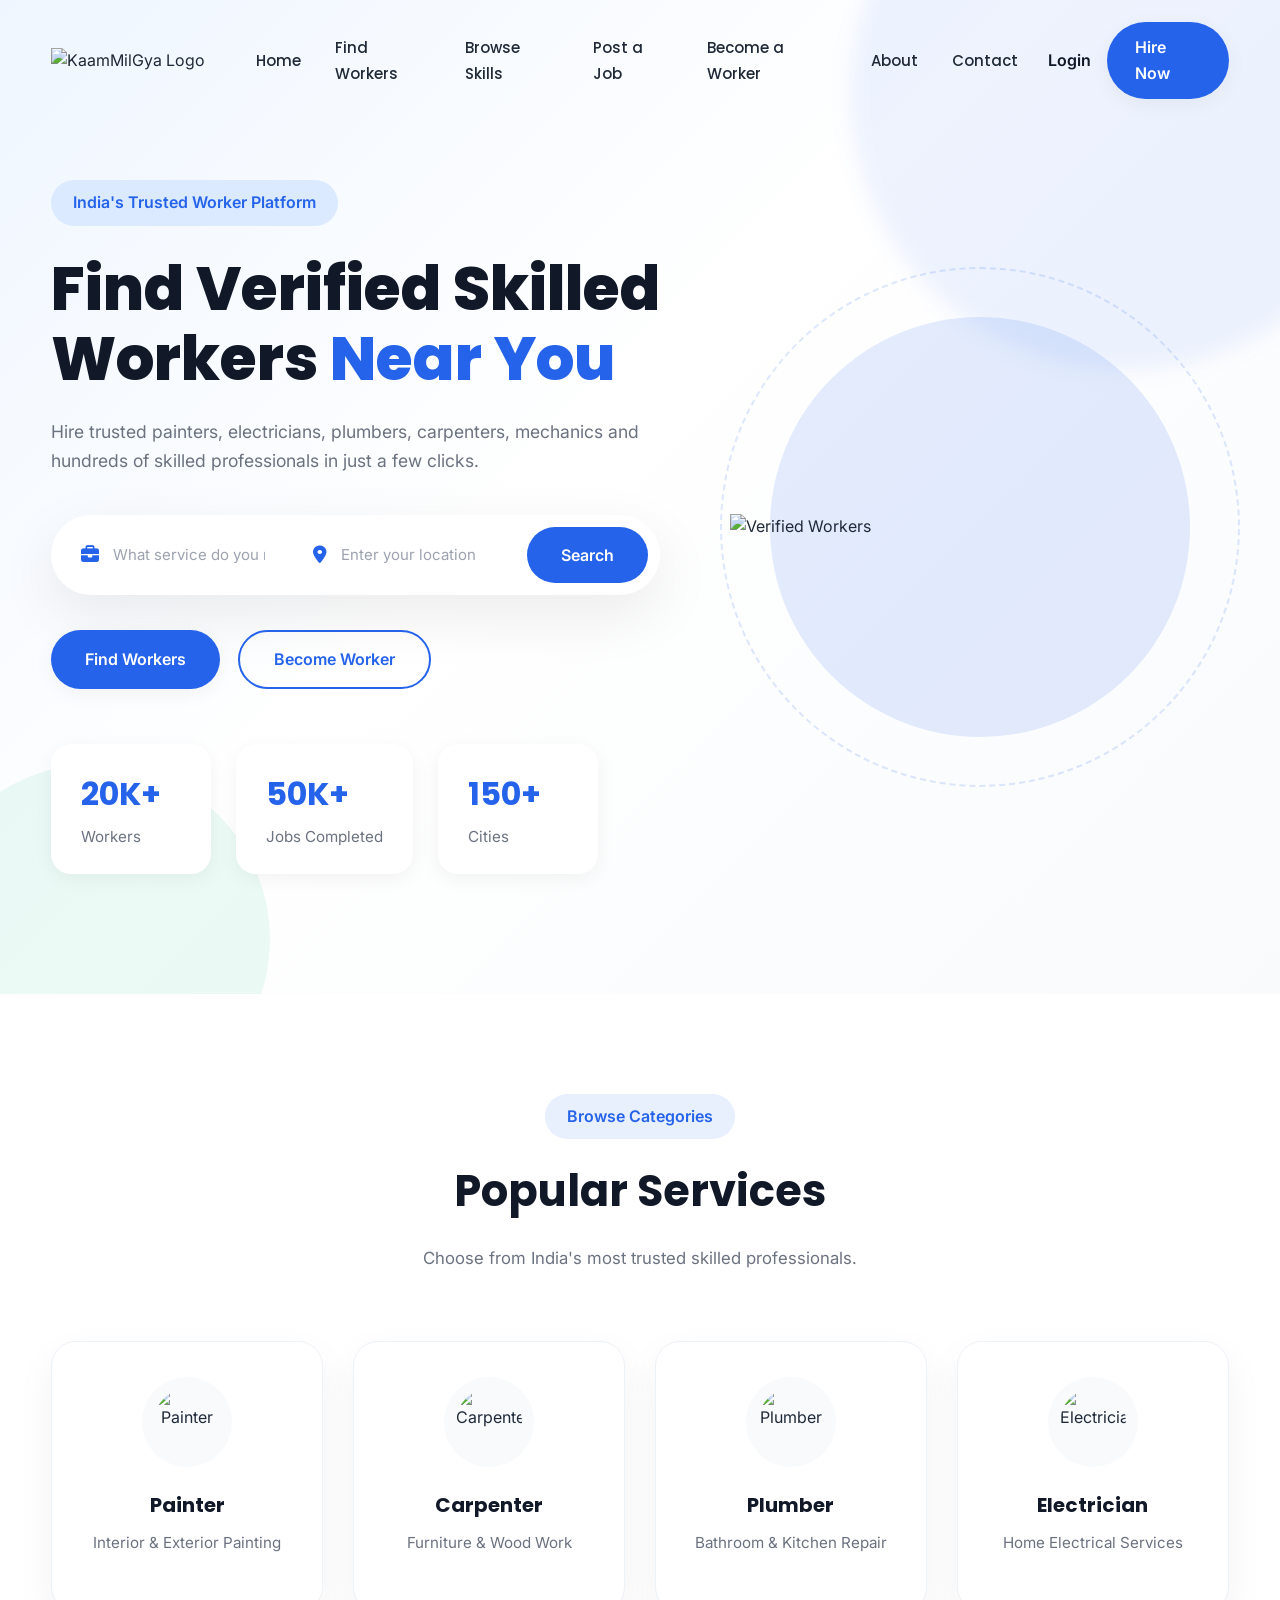
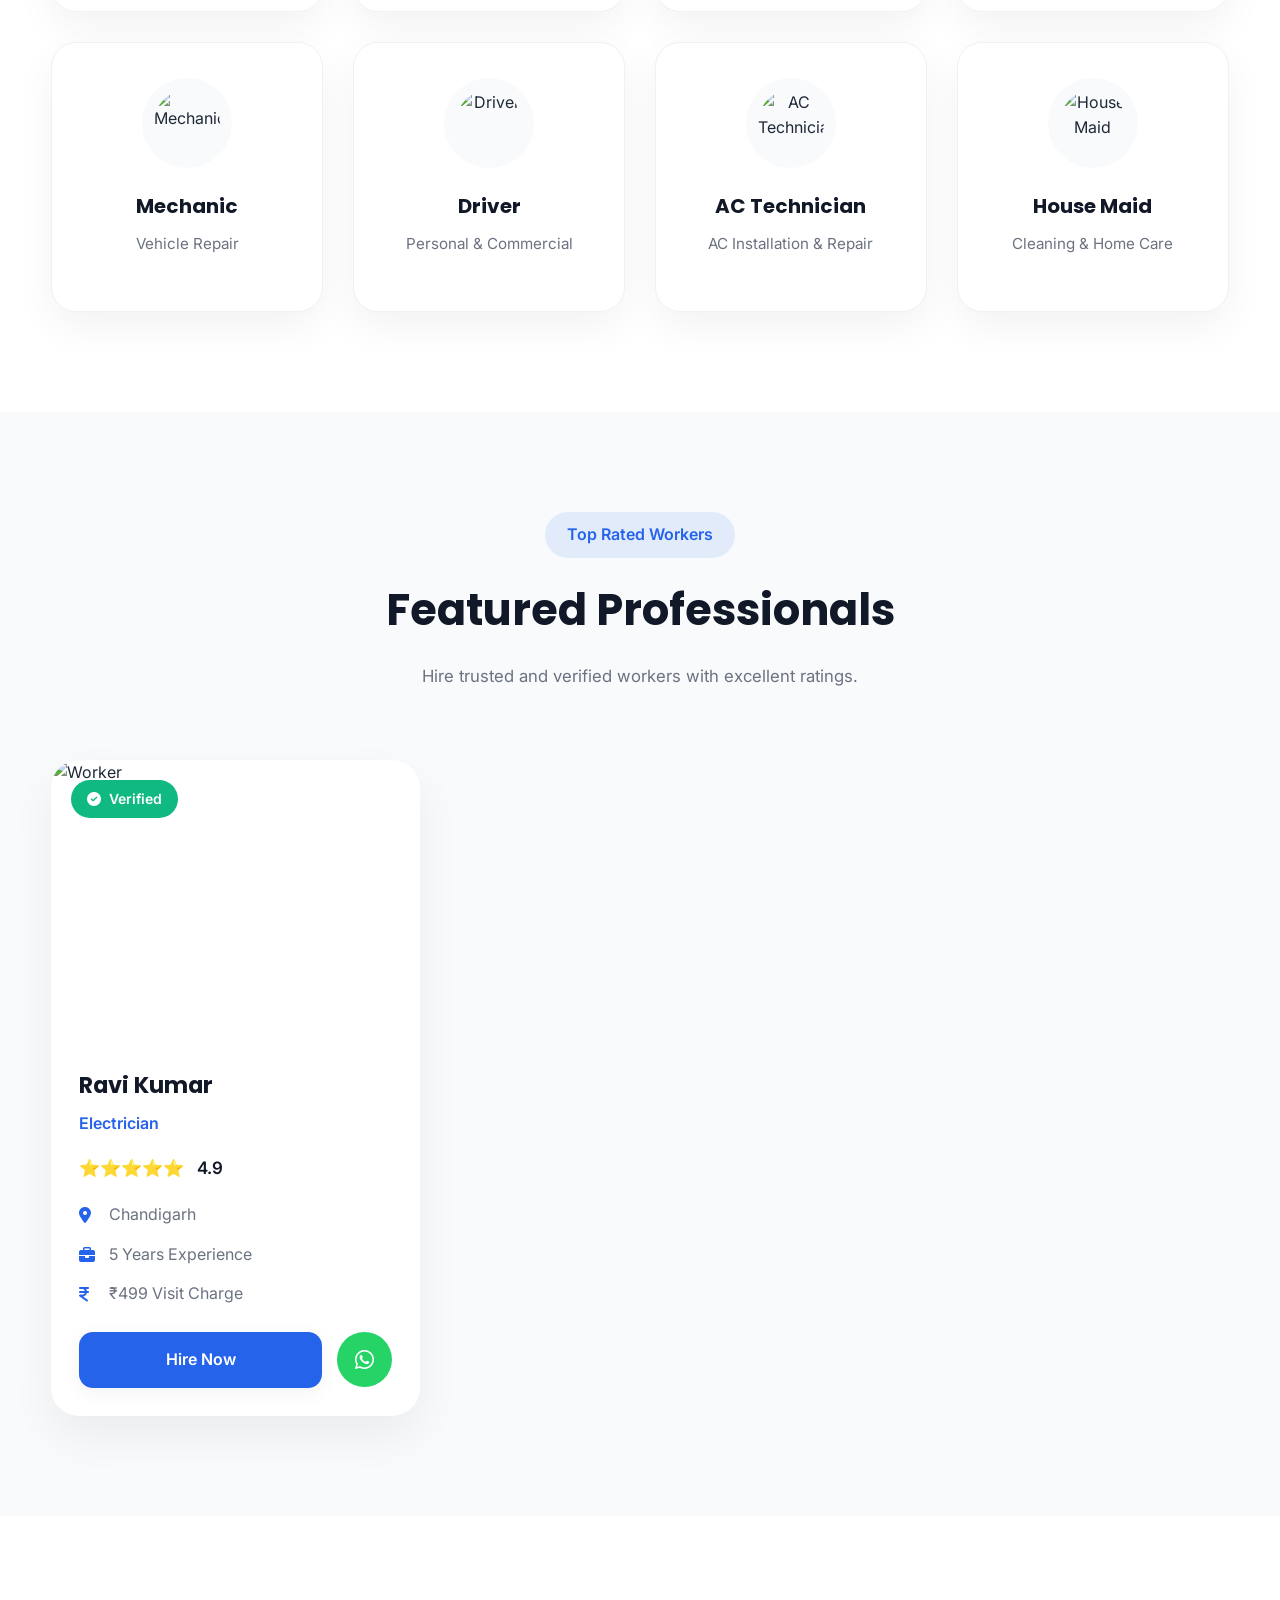
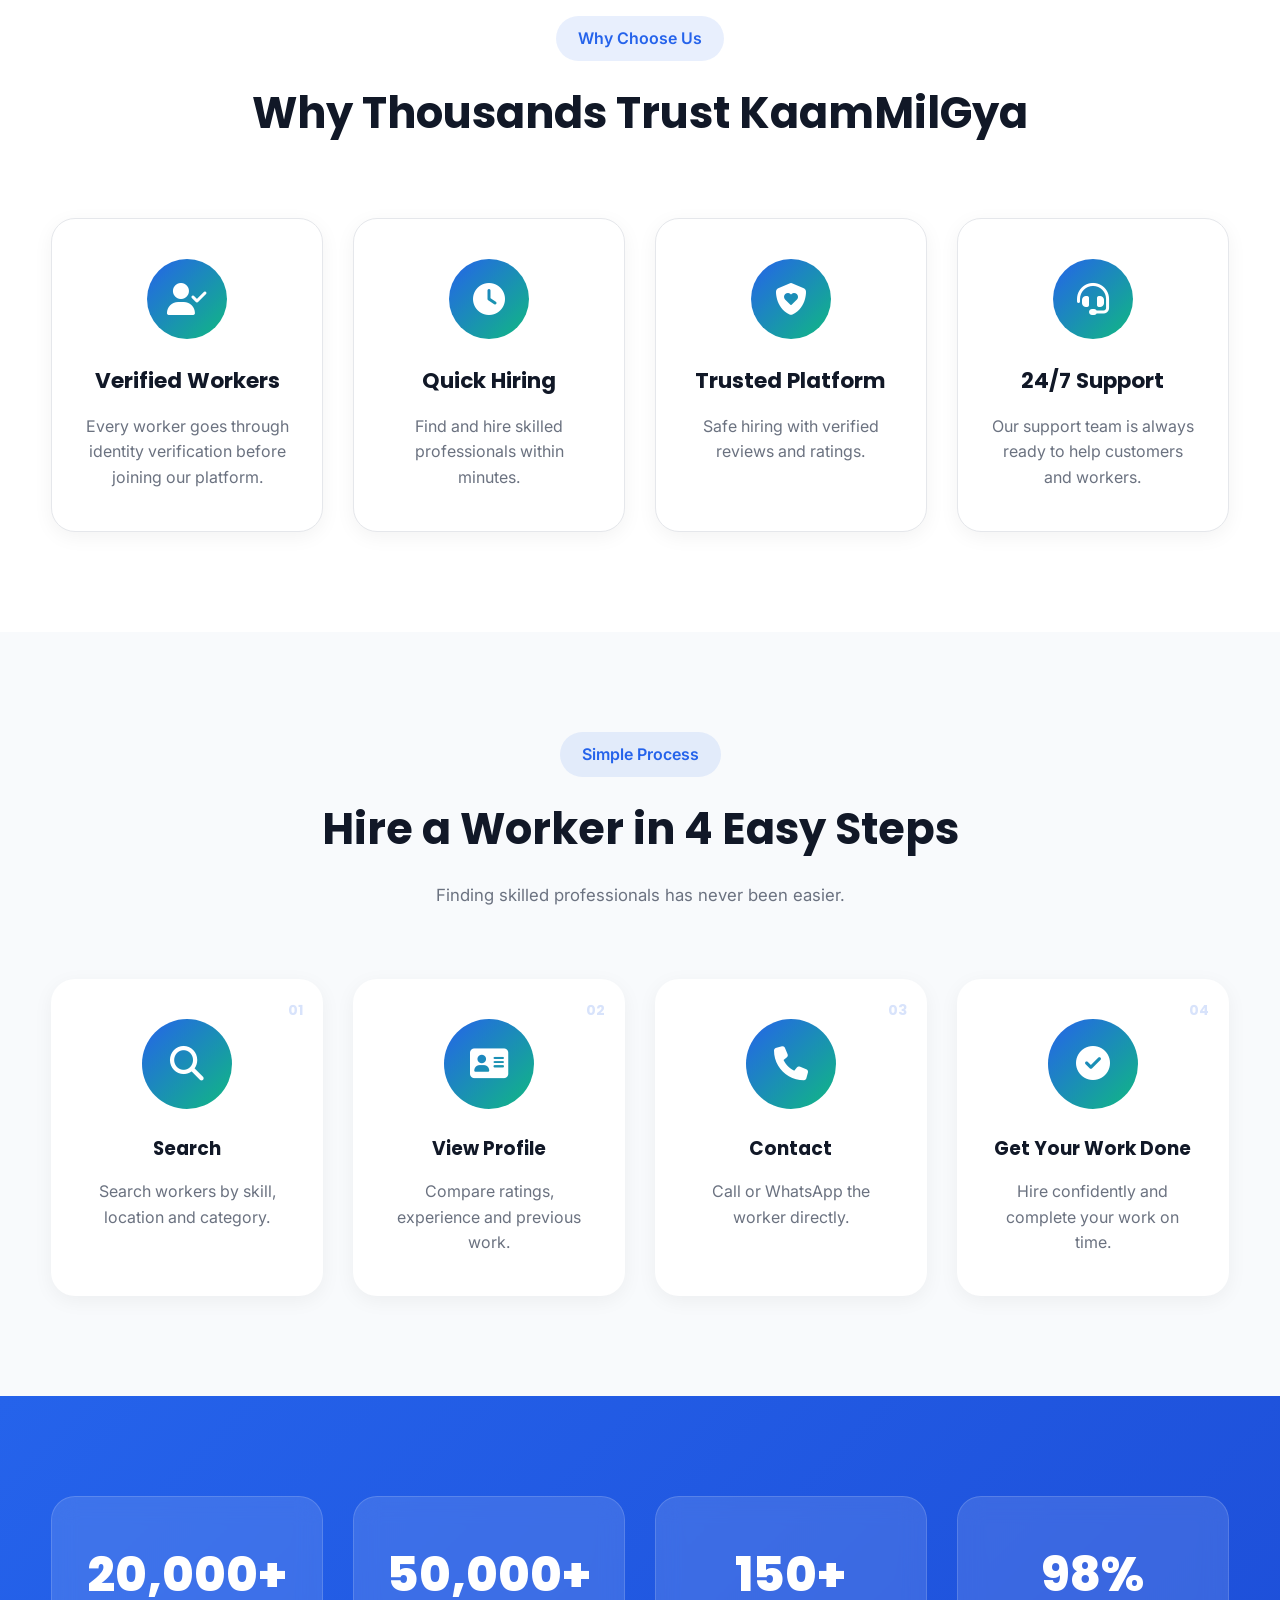
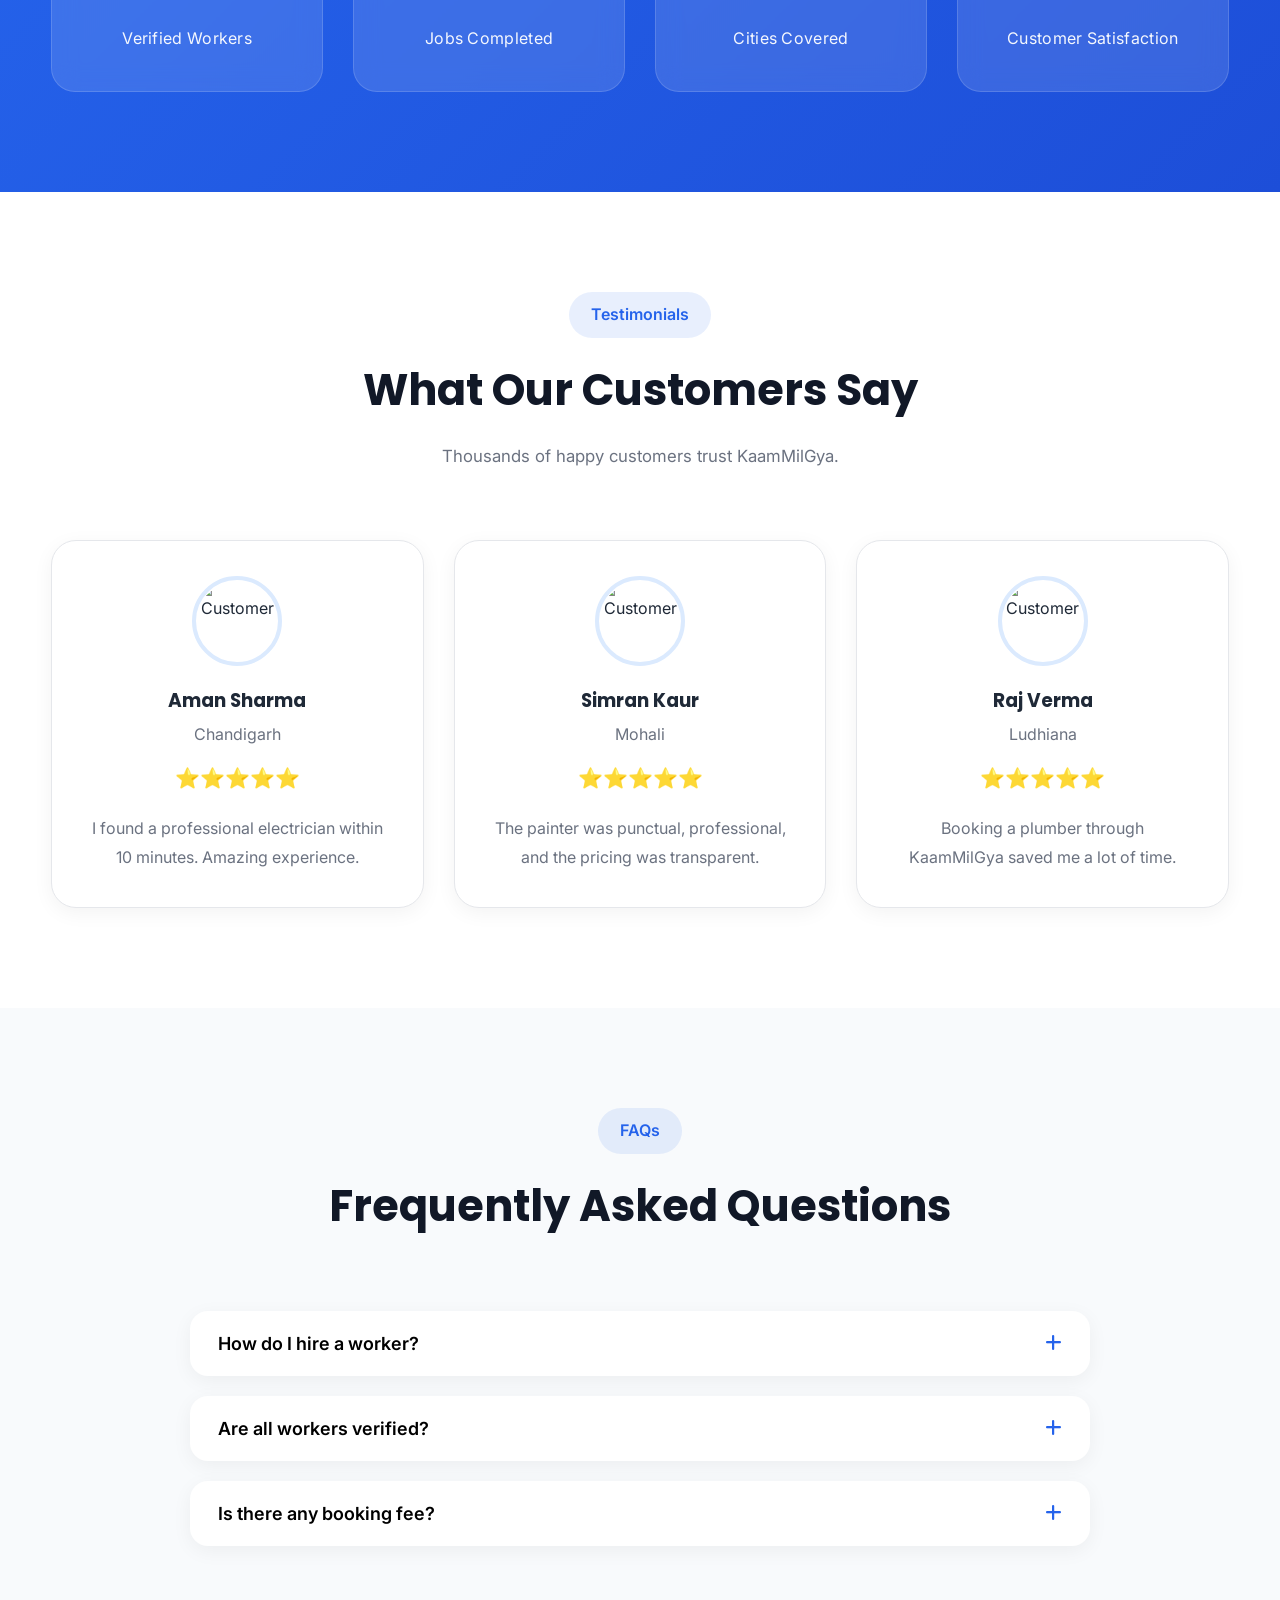
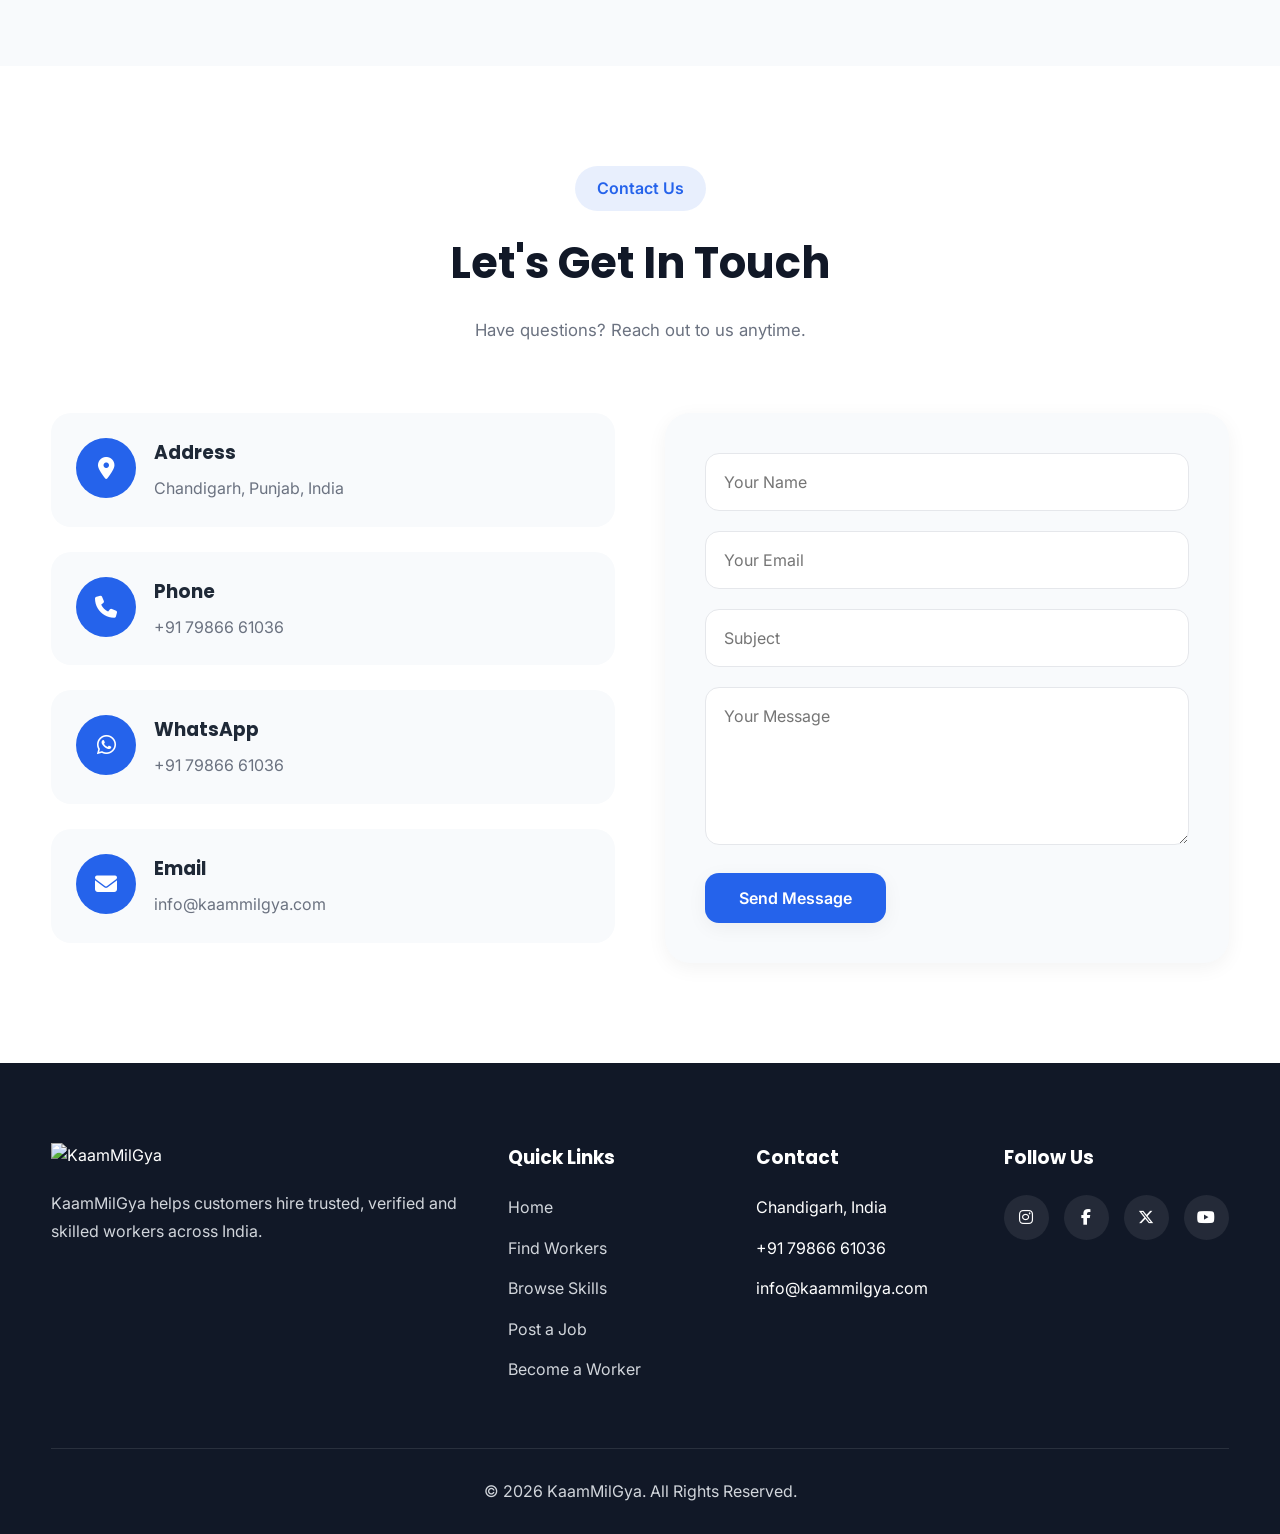
==== index.html @ cfb16293 "Add files via upload" ====
<!DOCTYPE html>
<html lang="en">

<head>

    <!-- Basic -->
    <meta charset="UTF-8">
    <meta name="viewport" content="width=device-width, initial-scale=1.0">

    <title>KaamMilGya | Find Verified Workers Near You</title>

    <meta name="description"
        content="Hire verified painters, electricians, plumbers, carpenters and other skilled workers near you with KaamMilGya.">

    <meta name="keywords"
        content="Painter, Electrician, Plumber, Carpenter, Workers, Labour, KaamMilGya">

    <meta name="author" content="KaamMilGya">

    <!-- Google Fonts -->

    <link rel="preconnect" href="https://fonts.googleapis.com">

    <link rel="preconnect" href="https://fonts.gstatic.com" crossorigin>

    <link href="https://fonts.googleapis.com/css2?family=Poppins:wght@300;400;500;600;700;800&family=Inter:wght@300;400;500;600;700&display=swap"
        rel="stylesheet">

    <!-- Font Awesome -->

    <link rel="stylesheet"
        href="https://cdnjs.cloudflare.com/ajax/libs/font-awesome/6.7.2/css/all.min.css">

    <!-- CSS -->

    <link rel="stylesheet" href="style.css">

    <link rel="stylesheet" href="responsive.css">

</head>

<body>

    <!--========================
            HEADER
    =========================-->

    <header>

        <!--========================
                NAVBAR
        =========================-->

        <nav class="navbar">

            <div class="container">

                <!-- Logo -->

                <a href="index.html" class="logo">

                    <img src="images/logo/logo.png" alt="KaamMilGya Logo">

                </a>

                <!-- Navigation -->

                <ul class="nav-menu">

                    <li><a href="#">Home</a></li>

                    <li><a href="#">Find Workers</a></li>

                    <li><a href="#">Browse Skills</a></li>

                    <li><a href="#">Post a Job</a></li>

                    <li><a href="#">Become a Worker</a></li>

                    <li><a href="#">About</a></li>

                    <li><a href="#">Contact</a></li>

                </ul>

                <!-- Right Buttons -->

                <div class="nav-buttons">

                    <a href="login.html" class="btn-login">

                        Login

                    </a>

                    <a href="#" class="btn-primary">

                        Hire Now

                    </a>

                </div>

                <!-- Mobile Menu -->

                <div class="menu-toggle">

                    <i class="fa-solid fa-bars"></i>

                </div>

            </div>

        </nav>

    </header>

    <!--========================
            HERO
    =========================-->

    <main>

        <section class="hero">

            <div class="container hero-container">

                <!-- Left -->

                <div class="hero-content">

                    <span class="hero-badge">

                        India's Trusted Worker Platform

                    </span>

                    <h1>

                        Find Verified Skilled Workers

                        <span>Near You</span>

                    </h1>

                    <p>

                        Hire trusted painters, electricians,
                        plumbers, carpenters, mechanics and
                        hundreds of skilled professionals
                        in just a few clicks.

                    </p>

                    <!-- Search Box -->

                    <div class="hero-search">

                        <div class="search-field">

                            <i class="fa-solid fa-briefcase"></i>

                            <input type="text"
                                placeholder="What service do you need?">

                        </div>

                        <div class="search-field">

                            <i class="fa-solid fa-location-dot"></i>

                            <input type="text"
                                placeholder="Enter your location">

                        </div>

                        <button>

                            Search

                        </button>

                    </div>

                    <!-- Hero Buttons -->

                    <div class="hero-buttons">

                        <a href="#" class="btn-primary">

                            Find Workers

                        </a>

                        <a href="#" class="btn-secondary">

                            Become Worker

                        </a>

                    </div>

                    <!-- Stats -->

                    <div class="hero-stats">

                        <div>

                            <h2>20K+</h2>

                            <p>Workers</p>

                        </div>

                        <div>

                            <h2>50K+</h2>

                            <p>Jobs Completed</p>

                        </div>

                        <div>

                            <h2>150+</h2>

                            <p>Cities</p>

                        </div>

                    </div>

                </div>

                <!-- Right -->

                <div class="hero-image">

                    <img src="images/hero/hero-image.png"
                        alt="Verified Workers">

                </div>

            </div>

        </section>

    </main>
        <!--=========================================
                POPULAR SKILLS
    ==========================================-->

    <section class="popular-skills" id="skills">

        <div class="container">

            <div class="section-header">

                <span class="section-tag">
                    Browse Categories
                </span>

                <h2>
                    Popular Services
                </h2>

                <p>
                    Choose from India's most trusted skilled professionals.
                </p>

            </div>

            <div class="skills-grid">

                <div class="skill-card">

                    <img src="images/skills/painter.png" alt="Painter">

                    <h3>Painter</h3>

                    <p>Interior & Exterior Painting</p>

                </div>

                <div class="skill-card">

                    <img src="images/skills/carpenter.png" alt="Carpenter">

                    <h3>Carpenter</h3>

                    <p>Furniture & Wood Work</p>

                </div>

                <div class="skill-card">

                    <img src="images/skills/plumber.png" alt="Plumber">

                    <h3>Plumber</h3>

                    <p>Bathroom & Kitchen Repair</p>

                </div>

                <div class="skill-card">

                    <img src="images/skills/electrician.png" alt="Electrician">

                    <h3>Electrician</h3>

                    <p>Home Electrical Services</p>

                </div>

                <div class="skill-card">

                    <img src="images/skills/mechanic.png" alt="Mechanic">

                    <h3>Mechanic</h3>

                    <p>Vehicle Repair</p>

                </div>

                <div class="skill-card">

                    <img src="images/skills/driver.png" alt="Driver">

                    <h3>Driver</h3>

                    <p>Personal & Commercial</p>

                </div>

                <div class="skill-card">

                    <img src="images/skills/ac.png" alt="AC Technician">

                    <h3>AC Technician</h3>

                    <p>AC Installation & Repair</p>

                </div>

                <div class="skill-card">

                    <img src="images/skills/maid.png" alt="House Maid">

                    <h3>House Maid</h3>

                    <p>Cleaning & Home Care</p>

                </div>

            </div>

        </div>

    </section>

    <!--=========================================
                FEATURED WORKERS
    ==========================================-->

    <section class="featured-workers" id="workers">

        <div class="container">

            <div class="section-header">

                <span class="section-tag">
                    Top Rated Workers
                </span>

                <h2>
                    Featured Professionals
                </h2>

                <p>
                    Hire trusted and verified workers with excellent ratings.
                </p>

            </div>

            <div class="workers-grid">

                <!-- Worker Card -->

                <div class="worker-card">

                    <div class="worker-image">

                        <img src="images/workers/worker-1.jpg" alt="Worker">

                        <span class="verified">

                            <i class="fa-solid fa-circle-check"></i>

                            Verified

                        </span>

                    </div>

                    <div class="worker-content">

                        <h3>Ravi Kumar</h3>

                        <span class="profession">

                            Electrician

                        </span>

                        <div class="rating">

                            ⭐⭐⭐⭐⭐

                            <span>4.9</span>

                        </div>

                        <ul>

                            <li>

                                <i class="fa-solid fa-location-dot"></i>

                                Chandigarh

                            </li>

                            <li>

                                <i class="fa-solid fa-briefcase"></i>

                                5 Years Experience

                            </li>

                            <li>

                                <i class="fa-solid fa-indian-rupee-sign"></i>

                                ₹499 Visit Charge

                            </li>

                        </ul>

                        <div class="worker-buttons">

                            <a href="#" class="btn-primary">

                                Hire Now

                            </a>

                            <a href="#" class="btn-whatsapp">

                                <i class="fab fa-whatsapp"></i>

                            </a>

                        </div>

                    </div>

                </div>

                <!-- Duplicate this card later dynamically -->

            </div>

        </div>

    </section>

    <!--=========================================
                WHY CHOOSE US
    ==========================================-->

    <section class="why-us">

        <div class="container">

            <div class="section-header">

                <span class="section-tag">

                    Why Choose Us

                </span>

                <h2>

                    Why Thousands Trust KaamMilGya

                </h2>

            </div>

            <div class="why-grid">

                <div class="why-card">

                    <i class="fa-solid fa-user-check"></i>

                    <h3>

                        Verified Workers

                    </h3>

                    <p>

                        Every worker goes through identity verification before joining our platform.

                    </p>

                </div>

                <div class="why-card">

                    <i class="fa-solid fa-clock"></i>

                    <h3>

                        Quick Hiring

                    </h3>

                    <p>

                        Find and hire skilled professionals within minutes.

                    </p>

                </div>

                <div class="why-card">

                    <i class="fa-solid fa-shield-heart"></i>

                    <h3>

                        Trusted Platform

                    </h3>

                    <p>

                        Safe hiring with verified reviews and ratings.

                    </p>

                </div>

                <div class="why-card">

                    <i class="fa-solid fa-headset"></i>

                    <h3>

                        24/7 Support

                    </h3>

                    <p>

                        Our support team is always ready to help customers and workers.

                    </p>

                </div>

            </div>

        </div>

    </section>

        <!--=========================================
                HOW IT WORKS
    ==========================================-->

    <section class="how-it-works" id="how-it-works">

        <div class="container">

            <div class="section-header">

                <span class="section-tag">
                    Simple Process
                </span>

                <h2>
                    Hire a Worker in 4 Easy Steps
                </h2>

                <p>
                    Finding skilled professionals has never been easier.
                </p>

            </div>

            <div class="steps-grid">

                <div class="step-card">

                    <div class="step-number">
                        01
                    </div>

                    <i class="fa-solid fa-magnifying-glass"></i>

                    <h3>
                        Search
                    </h3>

                    <p>
                        Search workers by skill, location and category.
                    </p>

                </div>

                <div class="step-card">

                    <div class="step-number">
                        02
                    </div>

                    <i class="fa-solid fa-address-card"></i>

                    <h3>
                        View Profile
                    </h3>

                    <p>
                        Compare ratings, experience and previous work.
                    </p>

                </div>

                <div class="step-card">

                    <div class="step-number">
                        03
                    </div>

                    <i class="fa-solid fa-phone"></i>

                    <h3>
                        Contact
                    </h3>

                    <p>
                        Call or WhatsApp the worker directly.
                    </p>

                </div>

                <div class="step-card">

                    <div class="step-number">
                        04
                    </div>

                    <i class="fa-solid fa-circle-check"></i>

                    <h3>
                        Get Your Work Done
                    </h3>

                    <p>
                        Hire confidently and complete your work on time.
                    </p>

                </div>

            </div>

        </div>

    </section>

    <!--=========================================
                    STATISTICS
    ==========================================-->

    <section class="statistics">

        <div class="container">

            <div class="stats-grid">

                <div class="stat-card">

                    <h2>20,000+</h2>

                    <p>Verified Workers</p>

                </div>

                <div class="stat-card">

                    <h2>50,000+</h2>

                    <p>Jobs Completed</p>

                </div>

                <div class="stat-card">

                    <h2>150+</h2>

                    <p>Cities Covered</p>

                </div>

                <div class="stat-card">

                    <h2>98%</h2>

                    <p>Customer Satisfaction</p>

                </div>

            </div>

        </div>

    </section>

    <!--=========================================
                TESTIMONIALS
    ==========================================-->

    <section class="testimonials">

        <div class="container">

            <div class="section-header">

                <span class="section-tag">
                    Testimonials
                </span>

                <h2>
                    What Our Customers Say
                </h2>

                <p>
                    Thousands of happy customers trust KaamMilGya.
                </p>

            </div>

            <div class="testimonial-grid">

                <div class="testimonial-card">

                    <img src="images/testimonials/user1.jpg" alt="Customer">

                    <h3>
                        Aman Sharma
                    </h3>

                    <span>
                        Chandigarh
                    </span>

                    <div class="stars">

                        ⭐⭐⭐⭐⭐

                    </div>

                    <p>

                        I found a professional electrician within
                        10 minutes. Amazing experience.

                    </p>

                </div>

                <div class="testimonial-card">

                    <img src="images/testimonials/user2.jpg" alt="Customer">

                    <h3>
                        Simran Kaur
                    </h3>

                    <span>
                        Mohali
                    </span>

                    <div class="stars">

                        ⭐⭐⭐⭐⭐

                    </div>

                    <p>

                        The painter was punctual, professional,
                        and the pricing was transparent.

                    </p>

                </div>

                <div class="testimonial-card">

                    <img src="images/testimonials/user3.jpg" alt="Customer">

                    <h3>
                        Raj Verma
                    </h3>

                    <span>
                        Ludhiana
                    </span>

                    <div class="stars">

                        ⭐⭐⭐⭐⭐

                    </div>

                    <p>

                        Booking a plumber through KaamMilGya
                        saved me a lot of time.

                    </p>

                </div>

            </div>

        </div>

    </section>

    <!--=========================================
                    FAQ
    ==========================================-->

    <section class="faq" id="faq">

        <div class="container">

            <div class="section-header">

                <span class="section-tag">

                    FAQs

                </span>

                <h2>

                    Frequently Asked Questions

                </h2>

            </div>

            <div class="faq-container">

                <div class="faq-item">

                    <button class="faq-question">

                        How do I hire a worker?

                        <i class="fa-solid fa-plus"></i>

                    </button>

                    <div class="faq-answer">

                        <p>

                            Search for the required service,
                            choose a verified worker,
                            and contact them directly via
                            Call or WhatsApp.

                        </p>

                    </div>

                </div>

                <div class="faq-item">

                    <button class="faq-question">

                        Are all workers verified?

                        <i class="fa-solid fa-plus"></i>

                    </button>

                    <div class="faq-answer">

                        <p>

                            Yes. Every worker completes our
                            verification process before
                            appearing on the platform.

                        </p>

                    </div>

                </div>

                <div class="faq-item">

                    <button class="faq-question">

                        Is there any booking fee?

                        <i class="fa-solid fa-plus"></i>

                    </button>

                    <div class="faq-answer">

                        <p>

                            No. Customers can contact workers
                            directly without paying any booking fee.

                        </p>

                    </div>

                </div>

            </div>

        </div>

    </section>

        <!--=========================================
                    CONTACT
    ==========================================-->

    <section class="contact" id="contact">

        <div class="container">

            <div class="section-header">

                <span class="section-tag">
                    Contact Us
                </span>

                <h2>
                    Let's Get In Touch
                </h2>

                <p>
                    Have questions? Reach out to us anytime.
                </p>

            </div>

            <div class="contact-wrapper">

                <!-- Contact Information -->

                <div class="contact-info">

                    <div class="contact-card">

                        <i class="fa-solid fa-location-dot"></i>

                        <div>

                            <h3>Address</h3>

                            <p>
                                Chandigarh, Punjab, India
                            </p>

                        </div>

                    </div>

                    <div class="contact-card">

                        <i class="fa-solid fa-phone"></i>

                        <div>

                            <h3>Phone</h3>

                            <p>
                                +91 79866 61036
                            </p>

                        </div>

                    </div>

                    <div class="contact-card">

                        <i class="fa-brands fa-whatsapp"></i>

                        <div>

                            <h3>WhatsApp</h3>

                            <p>
                                +91 79866 61036
                            </p>

                        </div>

                    </div>

                    <div class="contact-card">

                        <i class="fa-solid fa-envelope"></i>

                        <div>

                            <h3>Email</h3>

                            <p>
                                info@kaammilgya.com
                            </p>

                        </div>

                    </div>

                </div>

                <!-- Contact Form -->

                <div class="contact-form">

                    <form>

                        <div class="form-group">

                            <input
                                type="text"
                                placeholder="Your Name"
                                required>

                        </div>

                        <div class="form-group">

                            <input
                                type="email"
                                placeholder="Your Email"
                                required>

                        </div>

                        <div class="form-group">

                            <input
                                type="text"
                                placeholder="Subject">

                        </div>

                        <div class="form-group">

                            <textarea
                                rows="6"
                                placeholder="Your Message"></textarea>

                        </div>

                        <button
                            type="submit"
                            class="btn-primary">

                            Send Message

                        </button>

                    </form>

                </div>

            </div>

        </div>

    </section>

    <!--=========================================
                    FOOTER
    ==========================================-->

    <footer class="footer">

        <div class="container">

            <div class="footer-grid">

                <!-- About -->

                <div class="footer-column">

                    <img
                        src="images/logo/logo.png"
                        class="footer-logo"
                        alt="KaamMilGya">

                    <p>

                        KaamMilGya helps customers hire trusted,
                        verified and skilled workers across India.

                    </p>

                </div>

                <!-- Quick Links -->

                <div class="footer-column">

                    <h3>

                        Quick Links

                    </h3>

                    <ul>

                        <li><a href="#">Home</a></li>

                        <li><a href="#">Find Workers</a></li>

                        <li><a href="#">Browse Skills</a></li>

                        <li><a href="#">Post a Job</a></li>

                        <li><a href="#">Become a Worker</a></li>

                    </ul>

                </div>

                <!-- Contact -->

                <div class="footer-column">

                    <h3>

                        Contact

                    </h3>

                    <ul>

                        <li>

                            Chandigarh, India

                        </li>

                        <li>

                            +91 79866 61036

                        </li>

                        <li>

                            info@kaammilgya.com

                        </li>

                    </ul>

                </div>

                <!-- Social -->

                <div class="footer-column">

                    <h3>

                        Follow Us

                    </h3>

                    <div class="social-links">

                        <a href="#">

                            <i class="fab fa-instagram"></i>

                        </a>

                        <a href="#">

                            <i class="fab fa-facebook-f"></i>

                        </a>

                        <a href="#">

                            <i class="fab fa-x-twitter"></i>

                        </a>

                        <a href="#">

                            <i class="fab fa-youtube"></i>

                        </a>

                    </div>

                </div>

            </div>

            <div class="footer-bottom">

                <p>

                    © 2026 KaamMilGya. All Rights Reserved.

                </p>

            </div>

        </div>

    </footer>

    <!--=========================================
                BACK TO TOP
    ==========================================-->

    <button
        id="backToTop"
        aria-label="Back to Top">

        <i class="fa-solid fa-arrow-up"></i>

    </button>

    <!--=========================================
                JAVASCRIPT
    ==========================================-->

    <script src="js/script.js"></script>

</body>

</html>
---- style.css ----
/*==========================================================
  KAAMMILGYA.COM
  Main Stylesheet
  Version : 1.0
==========================================================*/

/*==========================================================
    GOOGLE FONTS
==========================================================*/

@import url('https://fonts.googleapis.com/css2?family=Inter:wght@300;400;500;600;700&family=Poppins:wght@400;500;600;700;800&display=swap');

/*==========================================================
    RESET
==========================================================*/

*,
*::before,
*::after{
    margin:0;
    padding:0;
    box-sizing:border-box;
}

html{
    scroll-behavior:smooth;
}

body{
    font-family:'Inter',sans-serif;
    background:#f8fafc;
    color:#1f2937;
    overflow-x:hidden;
    line-height:1.6;
}

/*==========================================================
    VARIABLES
==========================================================*/

:root{

    /* Colors */

    --primary:#2563eb;
    --primary-dark:#1d4ed8;

    --secondary:#10b981;

    --accent:#f59e0b;

    --white:#ffffff;

    --dark:#111827;

    --gray:#6b7280;

    --light:#f8fafc;

    --border:#e5e7eb;

    /* Radius */

    --radius-sm:8px;
    --radius-md:14px;
    --radius-lg:24px;
    --radius-xl:40px;

    /* Shadow */

    --shadow-sm:0 5px 20px rgba(0,0,0,.05);

    --shadow-md:0 15px 40px rgba(0,0,0,.08);

    --shadow-lg:0 25px 60px rgba(0,0,0,.12);

    /* Transition */

    --transition:.35s ease;

}

/*==========================================================
    COMMON
==========================================================*/

img{
    max-width:100%;
    display:block;
}

a{
    text-decoration:none;
    color:inherit;
}

ul{
    list-style:none;
}

button{
    border:none;
    outline:none;
    cursor:pointer;
    font-family:inherit;
}

input,
textarea{
    outline:none;
    border:none;
    font-family:inherit;
}

/*==========================================================
    CONTAINER
==========================================================*/

.container{

    width:min(1200px,90%);

    margin:auto;

}

/*==========================================================
    SECTIONS
==========================================================*/

section{

    padding:100px 0;

}

.section-header{

    text-align:center;

    margin-bottom:70px;

}

.section-tag{

    display:inline-block;

    background:rgba(37,99,235,.1);

    color:var(--primary);

    padding:10px 22px;

    border-radius:100px;

    font-weight:600;

    margin-bottom:18px;

}

.section-header h2{

    font-family:'Poppins',sans-serif;

    font-size:2.7rem;

    color:var(--dark);

    margin-bottom:18px;

}

.section-header p{

    max-width:650px;

    margin:auto;

    color:var(--gray);

    font-size:1.05rem;

}

/*==========================================================
    BUTTONS
==========================================================*/

.btn-primary{

    display:inline-flex;

    align-items:center;

    justify-content:center;

    gap:10px;

    padding:15px 34px;

    background:var(--primary);

    color:#fff;

    border-radius:var(--radius-md);

    font-weight:600;

    transition:var(--transition);

    box-shadow:var(--shadow-sm);

}

.btn-primary:hover{

    background:var(--primary-dark);

    transform:translateY(-4px);

}

.btn-secondary{

    display:inline-flex;

    align-items:center;

    justify-content:center;

    gap:10px;

    padding:15px 34px;

    border:2px solid var(--primary);

    color:var(--primary);

    border-radius:var(--radius-md);

    font-weight:600;

    transition:var(--transition);

}

.btn-secondary:hover{

    background:var(--primary);

    color:#fff;

}

.btn-login{

    color:var(--dark);

    font-weight:600;

    transition:var(--transition);

}

.btn-login:hover{

    color:var(--primary);

}

/*==========================================================
    SCROLLBAR
==========================================================*/

::-webkit-scrollbar{

    width:10px;

}

::-webkit-scrollbar-track{

    background:#edf2f7;

}

::-webkit-scrollbar-thumb{

    background:var(--primary);

    border-radius:20px;

}

::-webkit-scrollbar-thumb:hover{

    background:var(--primary-dark);

}

/*==========================================================
    TEXT SELECTION
==========================================================*/

::selection{

    background:var(--primary);

    color:#fff;

}

/*==========================================================
    UTILITIES
==========================================================*/

.text-center{

    text-align:center;

}

.shadow{

    box-shadow:var(--shadow-md);

}

.rounded{

    border-radius:var(--radius-lg);

}

.bg-light{

    background:var(--light);

}
/*==========================================================
    HEADER
==========================================================*/

header{
    width:100%;
    position:absolute;
    top:0;
    left:0;
    z-index:1000;
}

/*==========================================================
    NAVBAR
==========================================================*/

.navbar{
    width:100%;
    padding:22px 0;
    transition:all .35s ease;
}

.navbar .container{

    display:flex;
    align-items:center;
    justify-content:space-between;
    gap:30px;

}

/*==========================================================
    STICKY NAVBAR
==========================================================*/

.navbar.sticky{

    position:fixed;
    top:0;
    left:0;

    width:100%;

    background:rgba(255,255,255,.90);

    backdrop-filter:blur(16px);

    -webkit-backdrop-filter:blur(16px);

    box-shadow:0 10px 40px rgba(0,0,0,.08);

    padding:16px 0;

    animation:slideDown .35s ease;

}

@keyframes slideDown{

    from{

        transform:translateY(-100%);

    }

    to{

        transform:translateY(0);

    }

}

/*==========================================================
    LOGO
==========================================================*/

.logo{

    display:flex;

    align-items:center;

}

.logo img{

    width:175px;

    transition:.3s ease;

}

.logo img:hover{

    transform:scale(1.04);

}

/*==========================================================
    NAV MENU
==========================================================*/

.nav-menu{

    display:flex;

    align-items:center;

    gap:34px;

}

.nav-menu li{

    position:relative;

}

.nav-menu a{

    font-family:'Poppins',sans-serif;

    font-size:15px;

    font-weight:500;

    color:#1f2937;

    transition:.3s ease;

}

/* Hover */

.nav-menu a:hover{

    color:var(--primary);

}

/* Underline Animation */

.nav-menu a::after{

    content:"";

    position:absolute;

    left:0;

    bottom:-8px;

    width:0;

    height:2px;

    background:var(--primary);

    transition:.35s ease;

}

.nav-menu a:hover::after{

    width:100%;

}

/*==========================================================
    RIGHT BUTTONS
==========================================================*/

.nav-buttons{

    display:flex;

    align-items:center;

    gap:16px;

}

.nav-buttons .btn-primary{

    padding:13px 28px;

    border-radius:50px;

}

/*==========================================================
    MOBILE MENU BUTTON
==========================================================*/

.menu-toggle{

    width:50px;

    height:50px;

    display:none;

    align-items:center;

    justify-content:center;

    border-radius:50%;

    background:#fff;

    box-shadow:var(--shadow-sm);

    cursor:pointer;

    transition:.3s ease;

}

.menu-toggle:hover{

    background:var(--primary);

    color:#fff;

}

.menu-toggle i{

    font-size:22px;

}

/*==========================================================
    ACTIVE LINK
==========================================================*/

.nav-menu .active{

    color:var(--primary);

    font-weight:600;

}

.nav-menu .active::after{

    width:100%;

}

/*==========================================================
    NAVBAR BUTTON HOVER
==========================================================*/

.btn-login{

    padding:12px 0;

}

.btn-login:hover{

    transform:translateY(-2px);

}

/*==========================================================
    GLASS EFFECT
==========================================================*/

.navbar.sticky::before{

    content:"";

    position:absolute;

    inset:0;

    background:linear-gradient(

        90deg,

        rgba(255,255,255,.45),

        rgba(255,255,255,.15)

    );

    z-index:-1;

}

/*==========================================================
    HERO SECTION
==========================================================*/

.hero{

    position:relative;

    overflow:hidden;

    padding:180px 0 120px;

    background:linear-gradient(
        135deg,
        #eff6ff 0%,
        #ffffff 45%,
        #f8fafc 100%
    );

}

/* Background Decoration */

.hero::before{

    content:"";

    position:absolute;

    width:550px;
    height:550px;

    border-radius:50%;

    background:rgba(37,99,235,.08);

    top:-180px;
    right:-120px;

    filter:blur(10px);

}

.hero::after{

    content:"";

    position:absolute;

    width:350px;
    height:350px;

    border-radius:50%;

    background:rgba(16,185,129,.08);

    bottom:-120px;
    left:-80px;

}

/*==========================================================
    HERO CONTAINER
==========================================================*/

.hero-container{

    display:grid;

    grid-template-columns:1.1fr .9fr;

    align-items:center;

    gap:70px;

}

/*==========================================================
    HERO LEFT
==========================================================*/

.hero-content{

    position:relative;

    z-index:2;

}

.hero-badge{

    display:inline-flex;

    align-items:center;

    padding:10px 22px;

    background:#dbeafe;

    color:var(--primary);

    border-radius:100px;

    font-weight:600;

    margin-bottom:28px;

}

.hero-content h1{

    font-family:'Poppins',sans-serif;

    font-size:4.2rem;

    font-weight:800;

    line-height:1.15;

    color:var(--dark);

    margin-bottom:25px;

}

.hero-content h1 span{

    color:var(--primary);

}

.hero-content p{

    max-width:620px;

    font-size:1.1rem;

    color:var(--gray);

    margin-bottom:40px;

}

/*==========================================================
    HERO SEARCH
==========================================================*/

.hero-search{

    background:#fff;

    border-radius:70px;

    display:flex;

    align-items:center;

    justify-content:space-between;

    padding:12px;

    gap:12px;

    box-shadow:0 20px 60px rgba(0,0,0,.08);

    margin-bottom:35px;

}

.search-field{

    flex:1;

    display:flex;

    align-items:center;

    gap:14px;

    padding:0 18px;

}

.search-field i{

    color:var(--primary);

    font-size:18px;

}

.search-field input{

    width:100%;

    background:transparent;

    font-size:15px;

    color:var(--dark);

}

.search-field input::placeholder{

    color:#9ca3af;

}

.hero-search button{

    padding:18px 34px;

    background:var(--primary);

    color:#fff;

    border-radius:50px;

    font-weight:600;

    transition:.35s;

}

.hero-search button:hover{

    background:var(--primary-dark);

    transform:translateY(-3px);

}

/*==========================================================
    HERO BUTTONS
==========================================================*/

.hero-buttons{

    display:flex;

    gap:18px;

    margin-bottom:55px;

}

.hero-buttons .btn-primary,
.hero-buttons .btn-secondary{

    border-radius:50px;

}

/*==========================================================
    HERO STATS
==========================================================*/

.hero-stats{

    display:flex;

    gap:25px;

    flex-wrap:wrap;

}

.hero-stats div{

    background:#fff;

    padding:24px 30px;

    border-radius:20px;

    box-shadow:var(--shadow-sm);

    min-width:160px;

    transition:.35s;

}

.hero-stats div:hover{

    transform:translateY(-8px);

    box-shadow:var(--shadow-md);

}

.hero-stats h2{

    font-family:'Poppins',sans-serif;

    color:var(--primary);

    font-size:2rem;

    margin-bottom:6px;

}

.hero-stats p{

    margin:0;

    font-size:.95rem;

}

/*==========================================================
    HERO RIGHT
==========================================================*/

.hero-image{

    position:relative;

    display:flex;

    justify-content:center;

    align-items:center;

}

.hero-image img{

    width:100%;

    max-width:560px;

    animation:floatImage 5s ease-in-out infinite;

    position:relative;

    z-index:2;

}

/*==========================================================
    FLOATING ANIMATION
==========================================================*/

@keyframes floatImage{

    0%{

        transform:translateY(0);

    }

    50%{

        transform:translateY(-18px);

    }

    100%{

        transform:translateY(0);

    }

}

/*==========================================================
    DECORATIVE CIRCLES
==========================================================*/

.hero-image::before{

    content:"";

    position:absolute;

    width:420px;

    height:420px;

    border-radius:50%;

    background:rgba(37,99,235,.12);

    z-index:1;

}

.hero-image::after{

    content:"";

    position:absolute;

    width:520px;

    height:520px;

    border:2px dashed rgba(37,99,235,.15);

    border-radius:50%;

    animation:rotateCircle 18s linear infinite;

}

@keyframes rotateCircle{

    from{

        transform:rotate(0deg);

    }

    to{

        transform:rotate(360deg);

    }

}

/*==========================================================
                POPULAR SKILLS
==========================================================*/

.popular-skills{

    background:#ffffff;

    position:relative;

}

.skills-grid{

    display:grid;

    grid-template-columns:repeat(4,1fr);

    gap:30px;

}

.skill-card{

    background:#ffffff;

    border-radius:25px;

    padding:35px 25px;

    text-align:center;

    border:1px solid #edf2f7;

    transition:.35s ease;

    box-shadow:0 15px 40px rgba(0,0,0,.05);

    cursor:pointer;

    position:relative;

    overflow:hidden;

}

/* Top Blue Border */

.skill-card::before{

    content:"";

    position:absolute;

    top:0;

    left:0;

    width:100%;

    height:5px;

    background:linear-gradient(
        90deg,
        var(--primary),
        var(--secondary)
    );

    transform:scaleX(0);

    transition:.35s ease;

}

.skill-card:hover::before{

    transform:scaleX(1);

}

.skill-card:hover{

    transform:translateY(-12px);

    box-shadow:0 25px 60px rgba(37,99,235,.15);

}

.skill-card img{

    width:90px;

    height:90px;

    object-fit:cover;

    border-radius:50%;

    margin:auto;

    margin-bottom:22px;

    background:#f8fafc;

    padding:12px;

}

.skill-card h3{

    font-family:'Poppins',sans-serif;

    color:var(--dark);

    font-size:1.25rem;

    margin-bottom:10px;

}

.skill-card p{

    color:var(--gray);

    font-size:.95rem;

    margin-bottom:20px;

}

.skill-card a{

    display:inline-flex;

    align-items:center;

    gap:8px;

    color:var(--primary);

    font-weight:600;

    transition:.3s ease;

}

.skill-card a:hover{

    gap:14px;

}

/*==========================================================
                FEATURED WORKERS
==========================================================*/

.featured-workers{

    background:#f8fafc;

}

.workers-grid{

    display:grid;

    grid-template-columns:repeat(3,1fr);

    gap:35px;

}

.worker-card{

    background:#ffffff;

    border-radius:28px;

    overflow:hidden;

    box-shadow:0 20px 45px rgba(0,0,0,.06);

    transition:.35s ease;

}

.worker-card:hover{

    transform:translateY(-10px);

    box-shadow:0 25px 60px rgba(0,0,0,.12);

}

/* Worker Image */

.worker-image{

    position:relative;

    height:280px;

    overflow:hidden;

}

.worker-image img{

    width:100%;

    height:100%;

    object-fit:cover;

    transition:.5s;

}

.worker-card:hover .worker-image img{

    transform:scale(1.08);

}

/* Verified Badge */

.verified{

    position:absolute;

    top:20px;

    left:20px;

    background:#10b981;

    color:#ffffff;

    padding:8px 16px;

    border-radius:50px;

    font-size:14px;

    font-weight:600;

    display:flex;

    align-items:center;

    gap:8px;

}

/* Worker Details */

.worker-content{

    padding:28px;

}

.worker-content h3{

    font-family:'Poppins',sans-serif;

    color:var(--dark);

    margin-bottom:8px;

    font-size:1.4rem;

}

.profession{

    display:inline-block;

    color:var(--primary);

    font-weight:600;

    margin-bottom:18px;

}

.rating{

    color:#f59e0b;

    font-size:17px;

    margin-bottom:20px;

}

.rating span{

    color:var(--dark);

    margin-left:8px;

    font-weight:600;

}

.worker-content ul{

    margin-bottom:25px;

}

.worker-content li{

    display:flex;

    align-items:center;

    gap:12px;

    margin-bottom:14px;

    color:var(--gray);

}

.worker-content li i{

    color:var(--primary);

    width:18px;

}

/* Buttons */

.worker-buttons{

    display:flex;

    justify-content:space-between;

    gap:15px;

}

.worker-buttons .btn-primary{

    flex:1;

    text-align:center;

}

.btn-whatsapp{

    width:55px;

    height:55px;

    background:#25d366;

    color:#ffffff;

    border-radius:50%;

    display:flex;

    align-items:center;

    justify-content:center;

    font-size:22px;

    transition:.35s;

}

.btn-whatsapp:hover{

    transform:rotate(10deg) scale(1.08);

}

/*==========================================================
                    WHY CHOOSE US
==========================================================*/

.why-us{

    background:#ffffff;

    position:relative;

}

.why-grid{

    display:grid;

    grid-template-columns:repeat(4,1fr);

    gap:30px;

}

.why-card{

    background:#ffffff;

    padding:40px 30px;

    text-align:center;

    border-radius:24px;

    border:1px solid var(--border);

    box-shadow:var(--shadow-sm);

    transition:var(--transition);

    position:relative;

    overflow:hidden;

}

.why-card::before{

    content:"";

    position:absolute;

    inset:0;

    background:linear-gradient(
        135deg,
        rgba(37,99,235,.04),
        rgba(16,185,129,.04)
    );

    opacity:0;

    transition:var(--transition);

}

.why-card:hover::before{

    opacity:1;

}

.why-card:hover{

    transform:translateY(-10px);

    box-shadow:var(--shadow-lg);

}

.why-card i{

    width:80px;

    height:80px;

    margin:0 auto 25px;

    display:flex;

    align-items:center;

    justify-content:center;

    border-radius:50%;

    background:linear-gradient(
        135deg,
        var(--primary),
        var(--secondary)
    );

    color:#fff;

    font-size:32px;

    position:relative;

    z-index:2;

}

.why-card h3{

    font-family:'Poppins',sans-serif;

    color:var(--dark);

    font-size:1.35rem;

    margin-bottom:15px;

    position:relative;

    z-index:2;

}

.why-card p{

    color:var(--gray);

    position:relative;

    z-index:2;

}

/*==========================================================
                    HOW IT WORKS
==========================================================*/

.how-it-works{

    background:#f8fafc;

}

.steps-grid{

    display:grid;

    grid-template-columns:repeat(4,1fr);

    gap:30px;

}

.step-card{

    background:#fff;

    border-radius:24px;

    padding:40px 30px;

    text-align:center;

    box-shadow:var(--shadow-sm);

    transition:var(--transition);

    position:relative;

}

.step-card:hover{

    transform:translateY(-10px);

    box-shadow:var(--shadow-lg);

}

.step-number{

    position:absolute;

    top:20px;

    right:20px;

    font-size:14px;

    font-weight:700;

    color:rgba(37,99,235,.18);

    font-family:'Poppins',sans-serif;

}

.step-card i{

    width:90px;

    height:90px;

    margin:0 auto 25px;

    border-radius:50%;

    display:flex;

    align-items:center;

    justify-content:center;

    background:linear-gradient(
        135deg,
        var(--primary),
        var(--secondary)
    );

    color:#fff;

    font-size:34px;

}

.step-card h3{

    font-family:'Poppins',sans-serif;

    margin-bottom:15px;

    color:var(--dark);

}

.step-card p{

    color:var(--gray);

}

/*==========================================================
                    STATISTICS
==========================================================*/

.statistics{

    background:linear-gradient(
        135deg,
        var(--primary),
        var(--primary-dark)
    );

    color:#fff;

}

.stats-grid{

    display:grid;

    grid-template-columns:repeat(4,1fr);

    gap:30px;

}

.stat-card{

    background:rgba(255,255,255,.12);

    backdrop-filter:blur(12px);

    -webkit-backdrop-filter:blur(12px);

    border:1px solid rgba(255,255,255,.15);

    border-radius:24px;

    padding:40px 25px;

    text-align:center;

    transition:var(--transition);

}

.stat-card:hover{

    transform:translateY(-10px);

    background:rgba(255,255,255,.18);

}

.stat-card h2{

    font-family:'Poppins',sans-serif;

    font-size:3rem;

    font-weight:800;

    margin-bottom:12px;

    color:#fff;

}

.stat-card p{

    font-size:1rem;

    opacity:.95;

    letter-spacing:.3px;

}

/*==========================================================
                    TESTIMONIALS
==========================================================*/

.testimonials{

    background:#ffffff;

}

.testimonial-grid{

    display:grid;

    grid-template-columns:repeat(3,1fr);

    gap:30px;

}

.testimonial-card{

    background:#ffffff;

    border-radius:25px;

    padding:35px;

    text-align:center;

    box-shadow:var(--shadow-sm);

    border:1px solid var(--border);

    transition:var(--transition);

}

.testimonial-card:hover{

    transform:translateY(-10px);

    box-shadow:var(--shadow-lg);

}

.testimonial-card img{

    width:90px;

    height:90px;

    border-radius:50%;

    object-fit:cover;

    margin:0 auto 20px;

    border:4px solid #dbeafe;

}

.testimonial-card h3{

    font-family:'Poppins',sans-serif;

    margin-bottom:6px;

}

.testimonial-card span{

    color:var(--gray);

    display:block;

    margin-bottom:15px;

}

.stars{

    font-size:20px;

    margin-bottom:20px;

}

.testimonial-card p{

    color:var(--gray);

    line-height:1.8;

}

/*==========================================================
                        FAQ
==========================================================*/

.faq{

    background:#f8fafc;

}

.faq-container{

    max-width:900px;

    margin:auto;

}

.faq-item{

    background:#ffffff;

    border-radius:18px;

    margin-bottom:20px;

    overflow:hidden;

    box-shadow:var(--shadow-sm);

}

.faq-question{

    width:100%;

    background:none;

    padding:22px 28px;

    display:flex;

    justify-content:space-between;

    align-items:center;

    font-size:18px;

    font-weight:600;

}

.faq-question i{

    color:var(--primary);

    transition:.35s;

}

.faq-answer{

    display:none;

    padding:0 28px 22px;

    color:var(--gray);

    line-height:1.8;

}

/*==========================================================
                    CONTACT
==========================================================*/

.contact{

    background:#ffffff;

}

.contact-wrapper{

    display:grid;

    grid-template-columns:1fr 1fr;

    gap:50px;

}

.contact-info{

    display:flex;

    flex-direction:column;

    gap:25px;

}

.contact-card{

    display:flex;

    align-items:flex-start;

    gap:18px;

    background:#f8fafc;

    padding:25px;

    border-radius:20px;

    transition:var(--transition);

}

.contact-card:hover{

    transform:translateY(-5px);

    box-shadow:var(--shadow-md);

}

.contact-card i{

    width:60px;

    height:60px;

    display:flex;

    align-items:center;

    justify-content:center;

    border-radius:50%;

    background:var(--primary);

    color:#fff;

    font-size:22px;

}

.contact-card h3{

    font-family:'Poppins',sans-serif;

    margin-bottom:8px;

}

.contact-card p{

    color:var(--gray);

}

.contact-form{

    background:#f8fafc;

    padding:40px;

    border-radius:25px;

    box-shadow:var(--shadow-sm);

}

.form-group{

    margin-bottom:20px;

}

.contact-form input,

.contact-form textarea{

    width:100%;

    padding:18px;

    border:1px solid var(--border);

    border-radius:14px;

    font-size:16px;

    background:#ffffff;

    transition:var(--transition);

}

.contact-form input:focus,

.contact-form textarea:focus{

    border-color:var(--primary);

}

/*==========================================================
                        FOOTER
==========================================================*/

.footer{

    background:#111827;

    color:#ffffff;

    padding:80px 0 30px;

}

.footer-grid{

    display:grid;

    grid-template-columns:2fr 1fr 1fr 1fr;

    gap:40px;

    margin-bottom:50px;

}

.footer-logo{

    width:180px;

    margin-bottom:20px;

}

.footer-column p{

    color:#d1d5db;

    line-height:1.8;

}

.footer-column h3{

    font-family:'Poppins',sans-serif;

    margin-bottom:22px;

}

.footer-column ul li{

    margin-bottom:15px;

}

.footer-column ul li a{

    color:#d1d5db;

    transition:.3s;

}

.footer-column ul li a:hover{

    color:#ffffff;

    padding-left:8px;

}

.social-links{

    display:flex;

    gap:15px;

}

.social-links a{

    width:45px;

    height:45px;

    border-radius:50%;

    display:flex;

    align-items:center;

    justify-content:center;

    background:rgba(255,255,255,.08);

    color:#ffffff;

    transition:var(--transition);

}

.social-links a:hover{

    background:var(--primary);

    transform:translateY(-5px);

}

.footer-bottom{

    text-align:center;

    padding-top:30px;

    border-top:1px solid rgba(255,255,255,.1);

    color:#d1d5db;

}

/*==========================================================
                    BACK TO TOP
==========================================================*/

#backToTop{

    position:fixed;

    right:25px;

    bottom:25px;

    width:55px;

    height:55px;

    border:none;

    border-radius:50%;

    background:var(--primary);

    color:#ffffff;

    font-size:20px;

    display:flex;

    align-items:center;

    justify-content:center;

    cursor:pointer;

    box-shadow:var(--shadow-lg);

    opacity:0;

    visibility:hidden;

    transition:var(--transition);

    z-index:999;

}

#backToTop.show{

    opacity:1;

    visibility:visible;

}

#backToTop:hover{

    background:var(--primary-dark);

    transform:translateY(-5px);

}
---- responsive.css ----
/*==========================================================
    RESPONSIVE CSS
    KaamMilGya
==========================================================*/


/*==========================================================
    LARGE DESKTOP
==========================================================*/

@media (max-width:1400px){

.container{

    width:92%;

}

.hero-content h1{

    font-size:3.8rem;

}

.hero-image img{

    max-width:520px;

}

}


/*==========================================================
    LAPTOP
==========================================================*/

@media (max-width:1200px){

.container{

    width:94%;

}

/* Navbar */

.nav-menu{

    gap:22px;

}

.nav-menu a{

    font-size:14px;

}

.logo img{

    width:160px;

}

/* Hero */

.hero{

    padding:170px 0 100px;

}

.hero-container{

    gap:50px;

}

.hero-content h1{

    font-size:3.3rem;

}

.hero-content p{

    font-size:1rem;

}

.hero-image img{

    max-width:470px;

}

/* Search */

.hero-search{

    padding:10px;

}

.hero-search button{

    padding:16px 28px;

}

/* Skills */

.skills-grid{

    grid-template-columns:repeat(4,1fr);

    gap:24px;

}

.skill-card{

    padding:30px 20px;

}

/* Workers */

.workers-grid{

    grid-template-columns:repeat(3,1fr);

    gap:24px;

}

.worker-content{

    padding:24px;

}

.worker-image{

    height:240px;

}

/* Why Us */

.why-grid{

    gap:24px;

}

.why-card{

    padding:35px 22px;

}

/* Steps */

.steps-grid{

    gap:24px;

}

.step-card{

    padding:35px 20px;

}

/* Stats */

.stats-grid{

    gap:24px;

}

/* Testimonials */

.testimonial-grid{

    gap:24px;

}

/* Footer */

.footer-grid{

    gap:30px;

}

}


/*==========================================================
    SMALL LAPTOP
==========================================================*/

@media (max-width:992px){

section{

    padding:80px 0;

}

/* Navbar */

.nav-menu{

    display:none;

}

.nav-buttons{

    display:none;

}

.menu-toggle{

    display:flex;

}

/* Hero */

.hero{

    padding-top:150px;

}

.hero-container{

    grid-template-columns:1fr;

    text-align:center;

}

.hero-content{

    order:2;

}

.hero-image{

    order:1;

}

.hero-image img{

    max-width:420px;

    margin:auto;

}

.hero-content h1{

    font-size:3rem;

}

.hero-content p{

    margin-left:auto;

    margin-right:auto;

}

/* Search */

.hero-search{

    max-width:720px;

    margin:0 auto 35px;

}

/* Buttons */

.hero-buttons{

    justify-content:center;

}

/* Stats */

.hero-stats{

    justify-content:center;

}

/* Skills */

.skills-grid{

    grid-template-columns:repeat(2,1fr);

}

/* Workers */

.workers-grid{

    grid-template-columns:repeat(2,1fr);

}

/* Why */

.why-grid{

    grid-template-columns:repeat(2,1fr);

}

/* Steps */

.steps-grid{

    grid-template-columns:repeat(2,1fr);

}

/* Statistics */

.stats-grid{

    grid-template-columns:repeat(2,1fr);

}

/* Testimonials */

.testimonial-grid{

    grid-template-columns:repeat(2,1fr);

}

/* Contact */

.contact-wrapper{

    grid-template-columns:1fr;

}

/* Footer */

.footer-grid{

    grid-template-columns:repeat(2,1fr);

}

}
/*==========================================================
    RESPONSIVE CSS
    KaamMilGya
==========================================================*/


/*==========================================================
    LARGE DESKTOP
==========================================================*/

@media (max-width:1400px){

.container{

    width:92%;

}

.hero-content h1{

    font-size:3.8rem;

}

.hero-image img{

    max-width:520px;

}

}


/*==========================================================
    LAPTOP
==========================================================*/

@media (max-width:1200px){

.container{

    width:94%;

}

/* Navbar */

.nav-menu{

    gap:22px;

}

.nav-menu a{

    font-size:14px;

}

.logo img{

    width:160px;

}

/* Hero */

.hero{

    padding:170px 0 100px;

}

.hero-container{

    gap:50px;

}

.hero-content h1{

    font-size:3.3rem;

}

.hero-content p{

    font-size:1rem;

}

.hero-image img{

    max-width:470px;

}

/* Search */

.hero-search{

    padding:10px;

}

.hero-search button{

    padding:16px 28px;

}

/* Skills */

.skills-grid{

    grid-template-columns:repeat(4,1fr);

    gap:24px;

}

.skill-card{

    padding:30px 20px;

}

/* Workers */

.workers-grid{

    grid-template-columns:repeat(3,1fr);

    gap:24px;

}

.worker-content{

    padding:24px;

}

.worker-image{

    height:240px;

}

/* Why Us */

.why-grid{

    gap:24px;

}

.why-card{

    padding:35px 22px;

}

/* Steps */

.steps-grid{

    gap:24px;

}

.step-card{

    padding:35px 20px;

}

/* Stats */

.stats-grid{

    gap:24px;

}

/* Testimonials */

.testimonial-grid{

    gap:24px;

}

/* Footer */

.footer-grid{

    gap:30px;

}

}


/*==========================================================
    SMALL LAPTOP
==========================================================*/

@media (max-width:992px){

section{

    padding:80px 0;

}

/* Navbar */

.nav-menu{

    display:none;

}

.nav-buttons{

    display:none;

}

.menu-toggle{

    display:flex;

}

/* Hero */

.hero{

    padding-top:150px;

}

.hero-container{

    grid-template-columns:1fr;

    text-align:center;

}

.hero-content{

    order:2;

}

.hero-image{

    order:1;

}

.hero-image img{

    max-width:420px;

    margin:auto;

}

.hero-content h1{

    font-size:3rem;

}

.hero-content p{

    margin-left:auto;

    margin-right:auto;

}

/* Search */

.hero-search{

    max-width:720px;

    margin:0 auto 35px;

}

/* Buttons */

.hero-buttons{

    justify-content:center;

}

/* Stats */

.hero-stats{

    justify-content:center;

}

/* Skills */

.skills-grid{

    grid-template-columns:repeat(2,1fr);

}

/* Workers */

.workers-grid{

    grid-template-columns:repeat(2,1fr);

}

/* Why */

.why-grid{

    grid-template-columns:repeat(2,1fr);

}

/* Steps */

.steps-grid{

    grid-template-columns:repeat(2,1fr);

}

/* Statistics */

.stats-grid{

    grid-template-columns:repeat(2,1fr);

}

/* Testimonials */

.testimonial-grid{

    grid-template-columns:repeat(2,1fr);

}

/* Contact */

.contact-wrapper{

    grid-template-columns:1fr;

}

/* Footer */

.footer-grid{

    grid-template-columns:repeat(2,1fr);

}

}
/*==========================================================
                360px DEVICES
==========================================================*/

@media (max-width:360px){

.container{

    width:94%;

}

/* Navbar */

.logo img{

    width:125px;

}

.menu-toggle{

    width:45px;

    height:45px;

}

/* Hero */

.hero{

    padding:110px 0 60px;

}

.hero-content h1{

    font-size:1.8rem;

    line-height:1.3;

}

.hero-content p{

    font-size:14px;

}

.hero-badge{

    font-size:12px;

}

/* Search */

.hero-search{

    padding:12px;

}

.search-field{

    padding:12px;

}

.search-field input{

    font-size:13px;

}

.hero-search button{

    font-size:14px;

}

/* Buttons */

.btn-primary,

.btn-secondary{

    padding:14px 20px;

    font-size:14px;

}

/* Statistics */

.hero-stats div{

    padding:20px;

}

.hero-stats h2{

    font-size:1.6rem;

}

/* Skills */

.skills-grid{

    grid-template-columns:1fr;

}

.skill-card{

    padding:25px 15px;

}

.skill-card img{

    width:70px;

    height:70px;

}

/* Worker */

.worker-image{

    height:220px;

}

.worker-content{

    padding:18px;

}

.worker-content h3{

    font-size:1.2rem;

}

.profession{

    font-size:14px;

}

.worker-content li{

    font-size:14px;

}

.worker-buttons{

    gap:10px;

}

/* Why */

.why-card{

    padding:30px 20px;

}

.why-card i{

    width:70px;

    height:70px;

    font-size:28px;

}

/* Steps */

.step-card{

    padding:30px 18px;

}

.step-card i{

    width:70px;

    height:70px;

    font-size:28px;

}

/* Statistics */

.stat-card{

    padding:30px 15px;

}

.stat-card h2{

    font-size:2.2rem;

}

/* Testimonials */

.testimonial-card{

    padding:25px 20px;

}

.testimonial-card img{

    width:75px;

    height:75px;

}

/* Contact */

.contact-card{

    padding:20px;

}

.contact-form input,

.contact-form textarea{

    padding:15px;

}

/* Footer */

.footer{

    text-align:center;

}

.footer-column h3{

    margin-top:10px;

}

.social-links{

    justify-content:center;

}

/* Back To Top */

#backToTop{

    width:45px;

    height:45px;

    right:15px;

    bottom:15px;

}

}

/*==========================================================
            LANDSCAPE PHONES
==========================================================*/

@media (max-height:500px){

.hero{

    padding-top:100px;

}

.hero-container{

    gap:40px;

}

.hero-image img{

    max-width:350px;

}

}

/*==========================================================
            LARGE DESKTOP
==========================================================*/

@media (min-width:1600px){

.container{

    max-width:1400px;

}

.hero-content h1{

    font-size:5rem;

}

.hero-image img{

    max-width:650px;

}

.section-header h2{

    font-size:3.4rem;

}

}
/*==========================================================
                    EXTRA SMALL DEVICES
==========================================================*/

@media (max-width:320px){

.container{

    width:95%;

}

.section-header h2{

    font-size:1.5rem;

}

.hero-content h1{

    font-size:1.6rem;

}

.hero-content p{

    font-size:13px;

}

.hero-search{

    padding:10px;

}

.search-field{

    padding:10px;

}

.btn-primary,
.btn-secondary{

    width:100%;

    justify-content:center;

    padding:14px;

}

.skill-card{

    padding:20px 15px;

}

.worker-card{

    border-radius:20px;

}

.worker-image{

    height:200px;

}

.worker-content{

    padding:16px;

}

.worker-buttons{

    flex-direction:column;

}

.contact-form{

    padding:18px;

}

.contact-card{

    padding:18px;

}

.footer{

    padding:50px 0 20px;

}

.footer-column{

    margin-bottom:20px;

}

.social-links{

    gap:10px;

}

.social-links a{

    width:40px;

    height:40px;

}

}

/*==========================================================
                TOUCH DEVICES
==========================================================*/

@media (hover:none){

.btn-primary:hover,
.btn-secondary:hover,
.skill-card:hover,
.worker-card:hover,
.why-card:hover,
.step-card:hover,
.stat-card:hover,
.testimonial-card:hover{

    transform:none;

}

}

/*==========================================================
                IMAGE RESPONSIVE
==========================================================*/

img{

    max-width:100%;

    height:auto;

}

/*==========================================================
                TABLE RESPONSIVE
==========================================================*/

table{

    width:100%;

    overflow-x:auto;

    display:block;

}

/*==========================================================
                FORM RESPONSIVE
==========================================================*/

input,
textarea,
button{

    font-size:16px;

}

/*==========================================================
                ACCESSIBILITY
==========================================================*/

button:focus,
input:focus,
textarea:focus,
a:focus{

    outline:2px solid var(--primary);

    outline-offset:3px;

}

/*==========================================================
                PRINT STYLES
==========================================================*/

@media print{

header,
footer,
#backToTop{

    display:none;

}

body{

    background:#fff;

}

section{

    padding:20px 0;

}

}

/*==========================================================
                END OF RESPONSIVE CSS
==========================================================*/
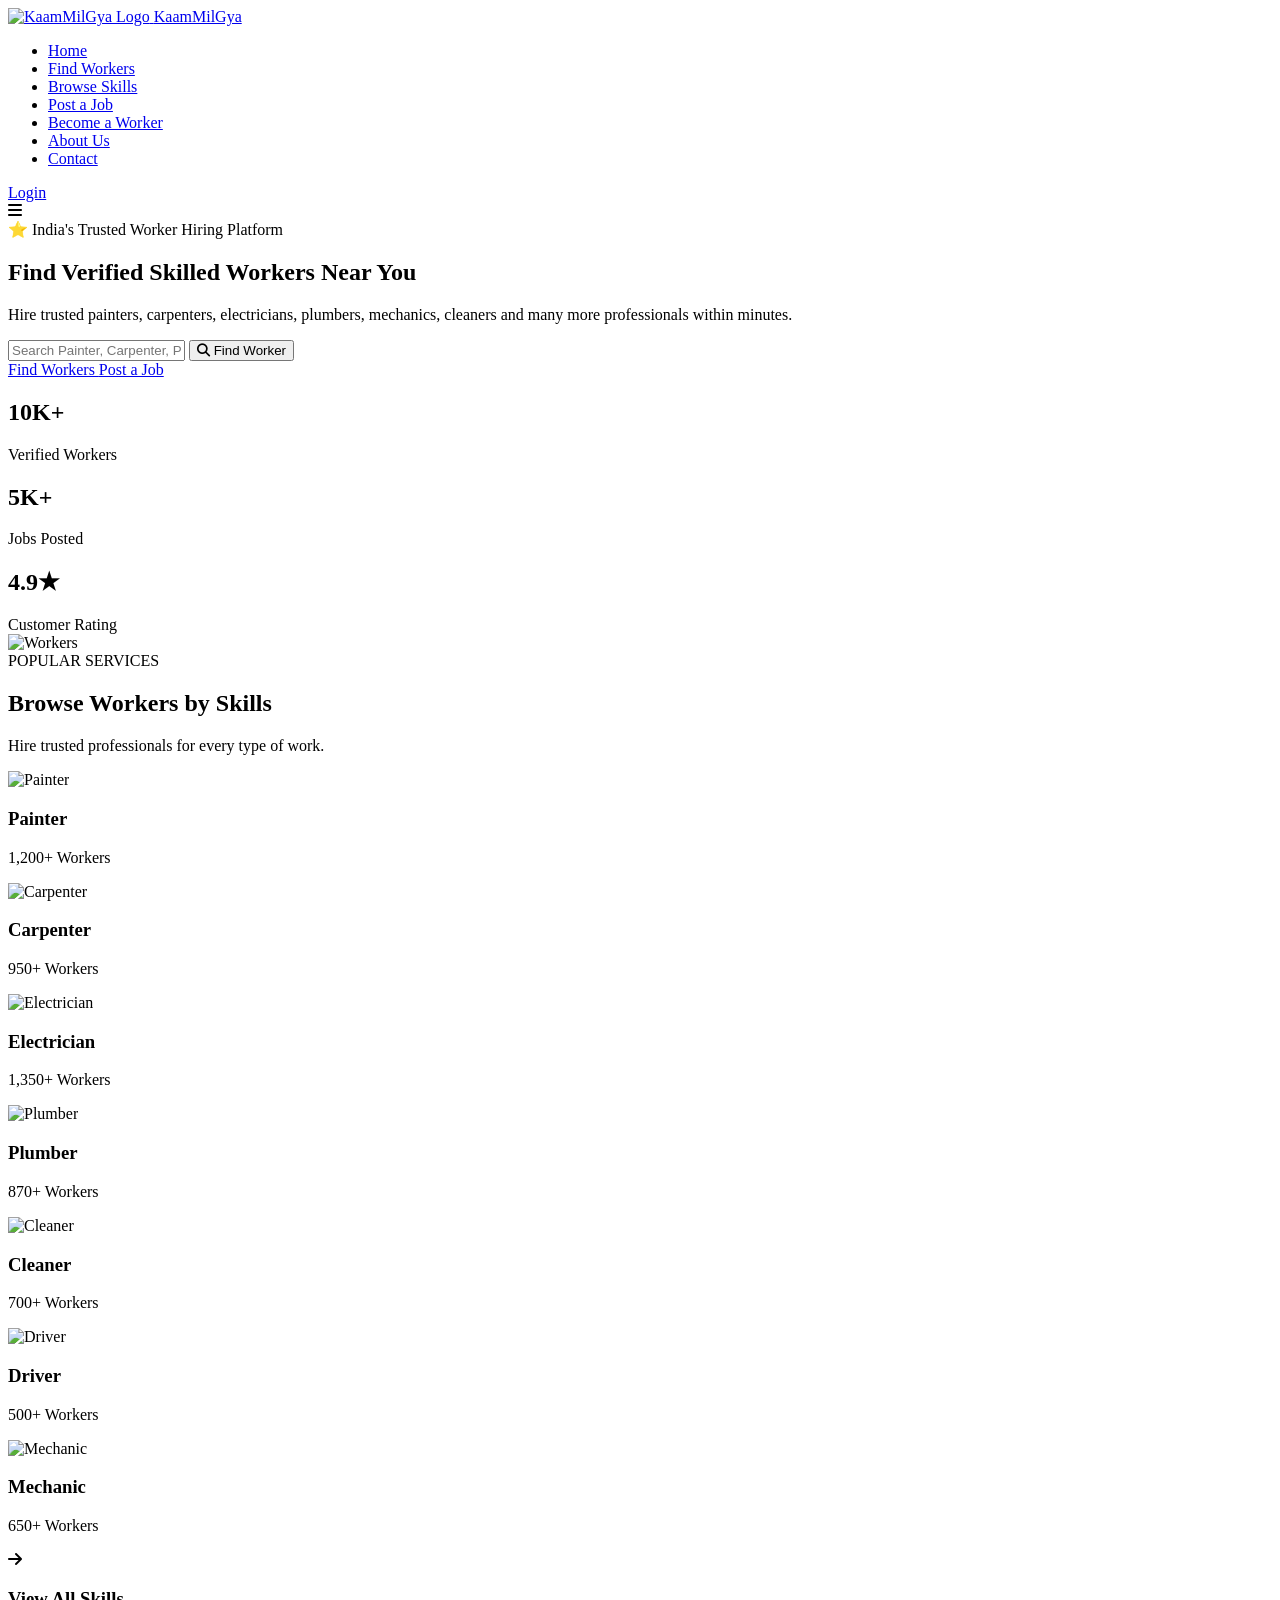
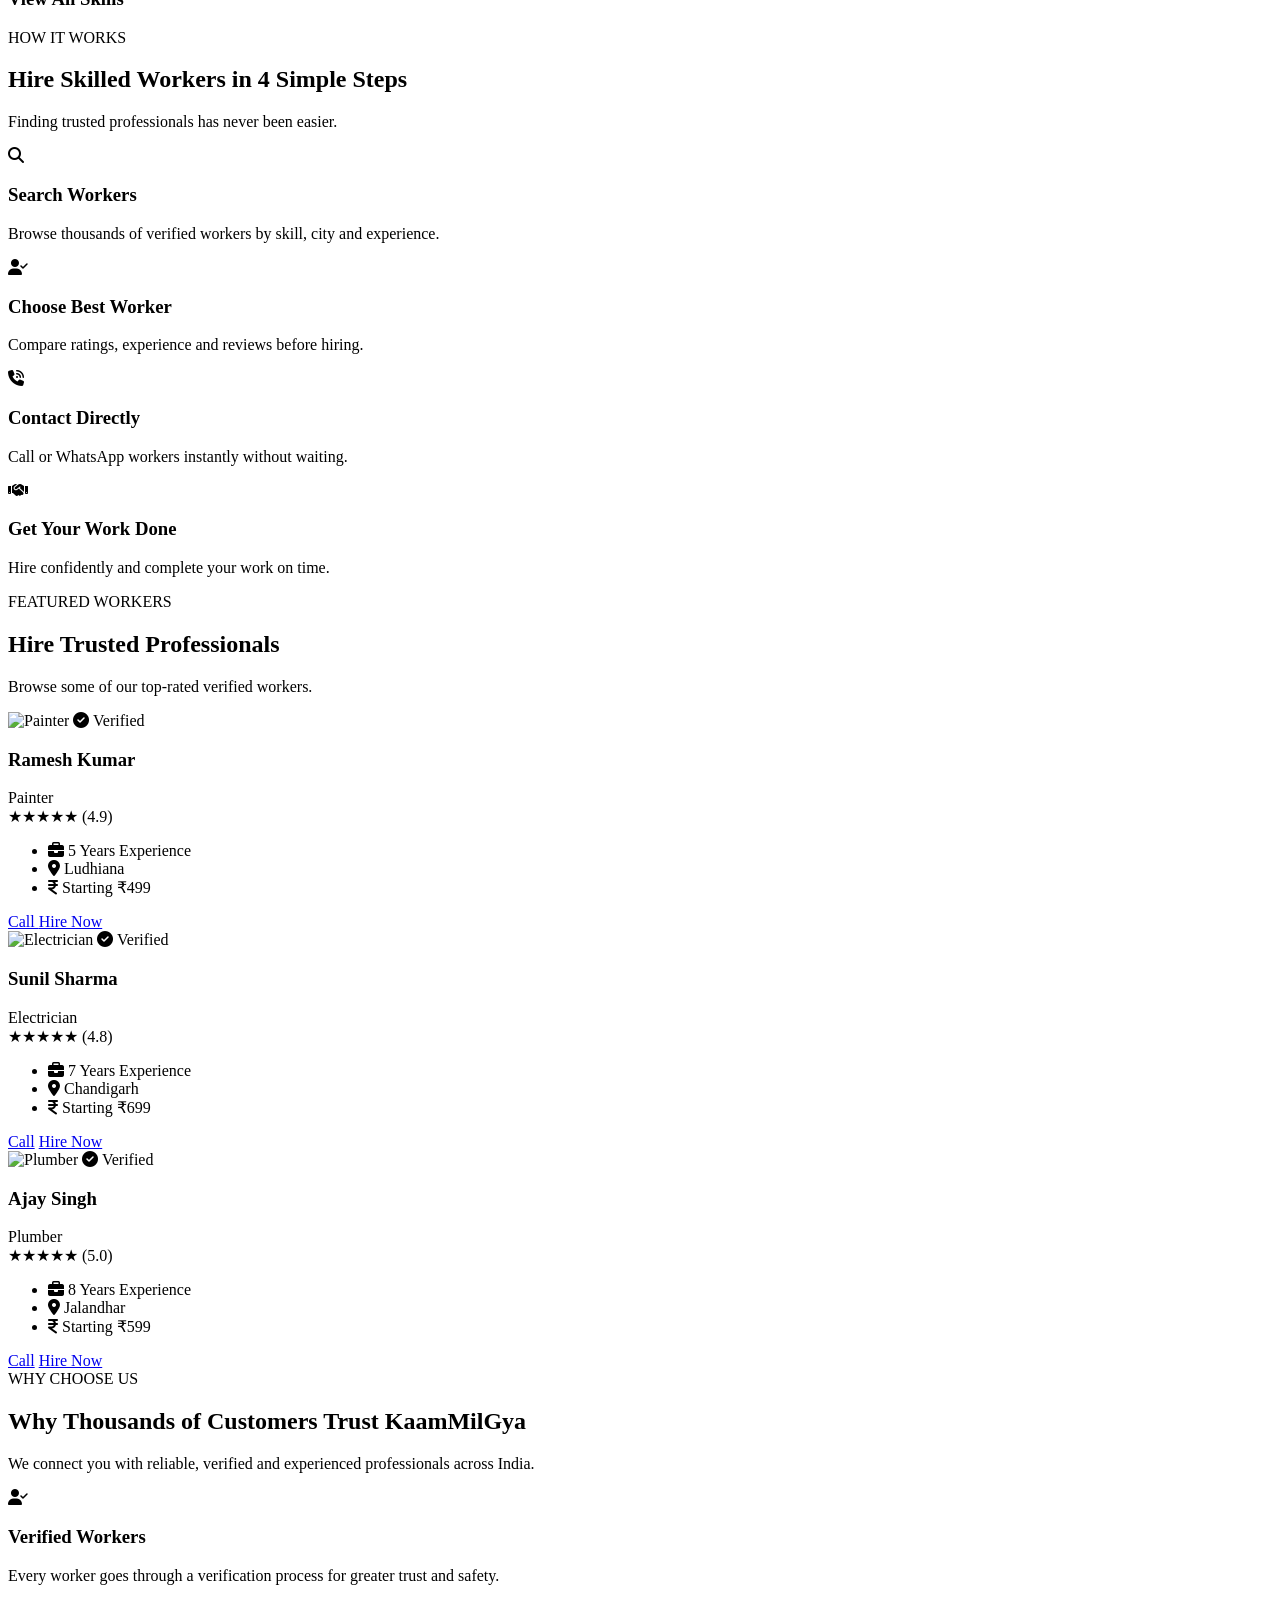
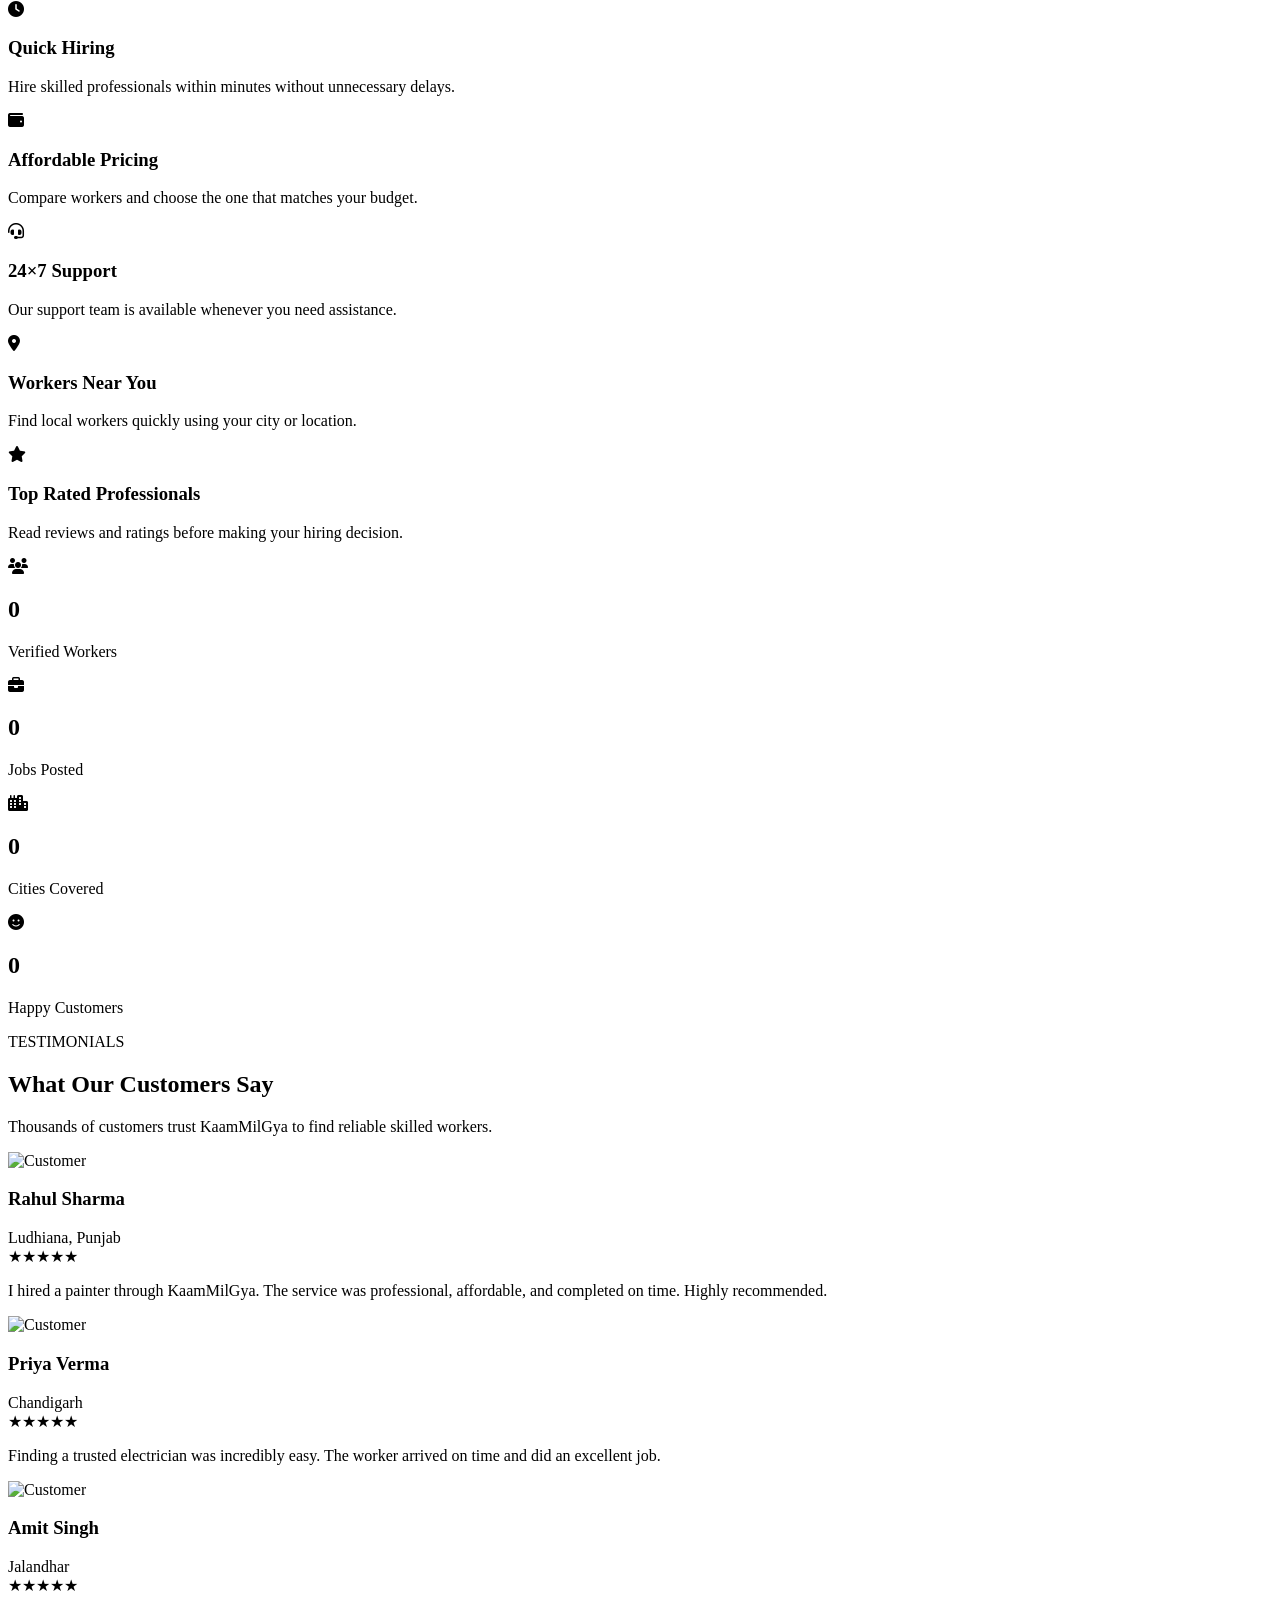
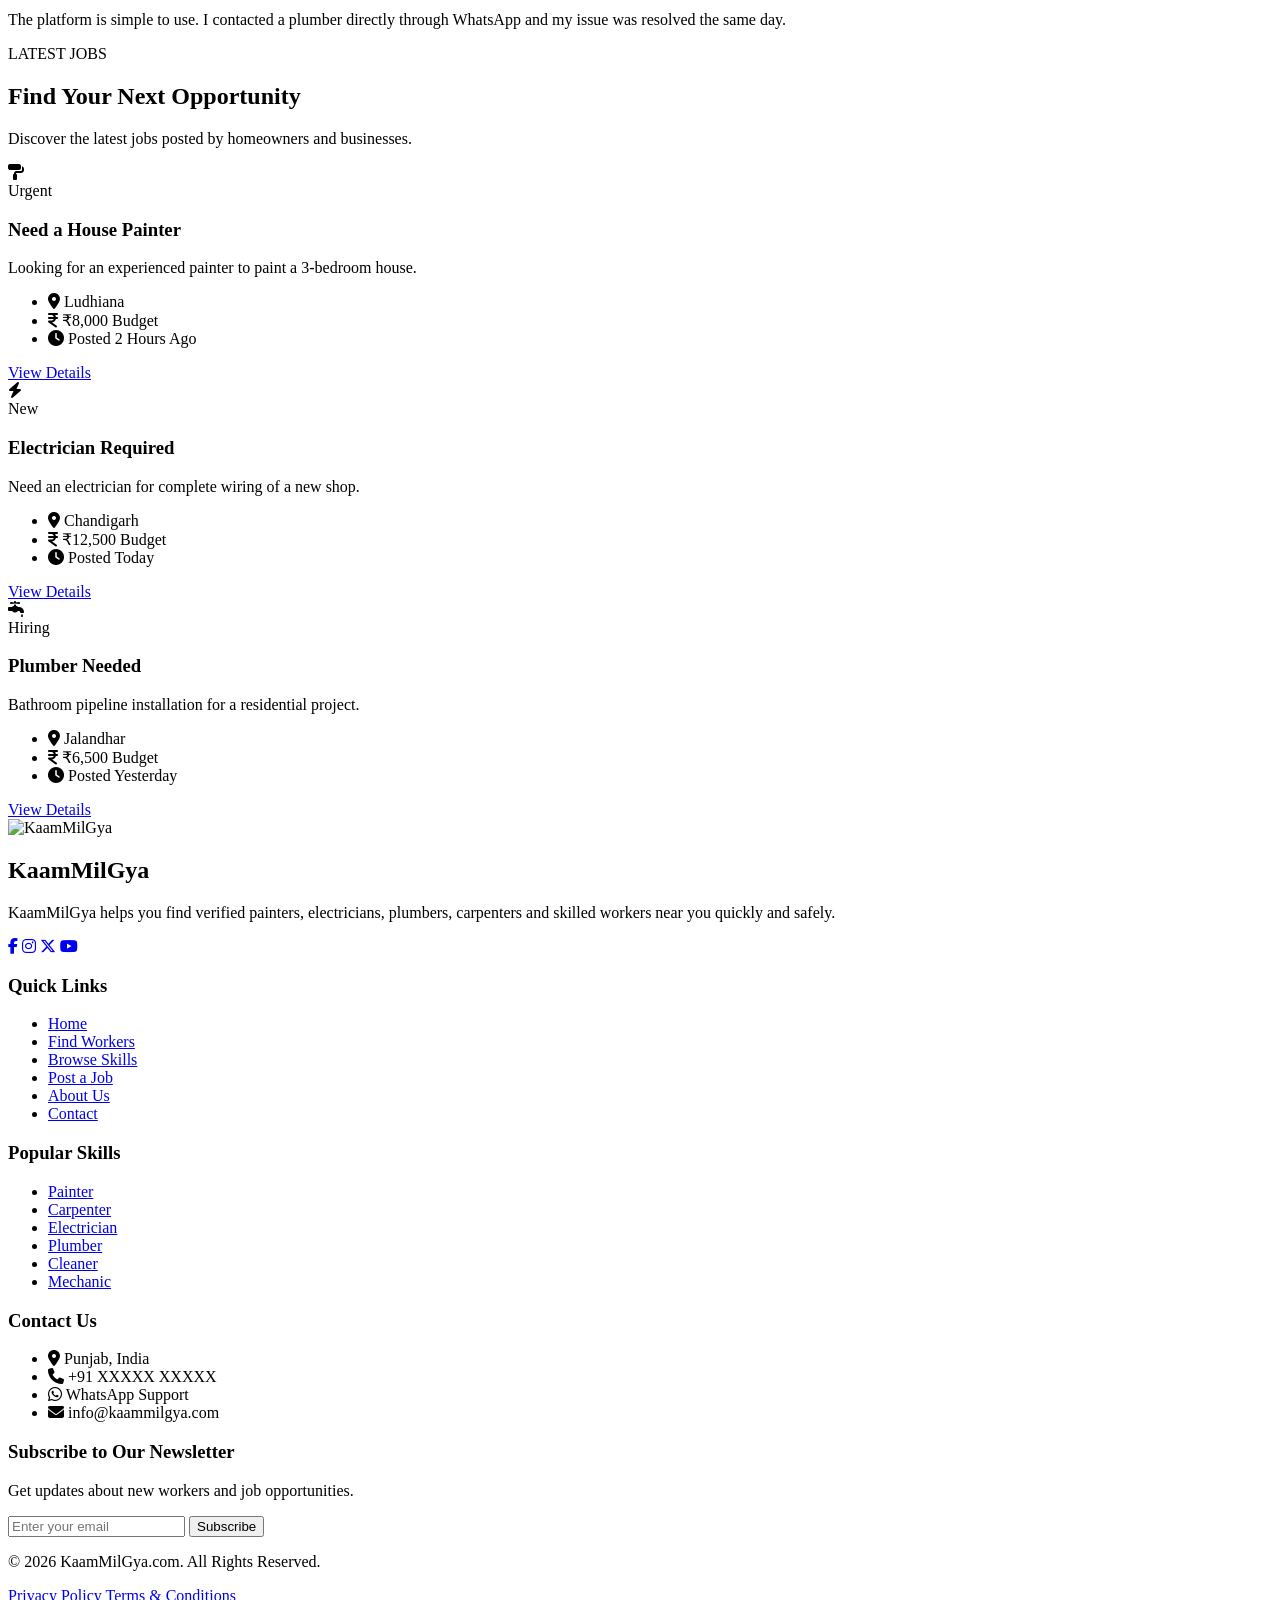
==== commit 041eed4a: "Add files via upload" ====
--- a/index.html
+++ b/index.html
@@ -1,1270 +1,1404 @@
-<!DOCTYPE html>
-<html lang="en">
-
-<head>
-
-    <!-- Basic -->
-    <meta charset="UTF-8">
-    <meta name="viewport" content="width=device-width, initial-scale=1.0">
-
-    <title>KaamMilGya | Find Verified Workers Near You</title>
-
-    <meta name="description"
-        content="Hire verified painters, electricians, plumbers, carpenters and other skilled workers near you with KaamMilGya.">
-
-    <meta name="keywords"
-        content="Painter, Electrician, Plumber, Carpenter, Workers, Labour, KaamMilGya">
-
-    <meta name="author" content="KaamMilGya">
-
-    <!-- Google Fonts -->
-
-    <link rel="preconnect" href="https://fonts.googleapis.com">
-
-    <link rel="preconnect" href="https://fonts.gstatic.com" crossorigin>
-
-    <link href="https://fonts.googleapis.com/css2?family=Poppins:wght@300;400;500;600;700;800&family=Inter:wght@300;400;500;600;700&display=swap"
-        rel="stylesheet">
-
-    <!-- Font Awesome -->
-
-    <link rel="stylesheet"
-        href="https://cdnjs.cloudflare.com/ajax/libs/font-awesome/6.7.2/css/all.min.css">
-
-    <!-- CSS -->
-
-    <link rel="stylesheet" href="style.css">
-
-    <link rel="stylesheet" href="responsive.css">
-
-</head>
-
-<body>
-
-    <!--========================
-            HEADER
-    =========================-->
-
-    <header>
-
-        <!--========================
-                NAVBAR
-        =========================-->
-
-        <nav class="navbar">
-
-            <div class="container">
-
-                <!-- Logo -->
-
-                <a href="index.html" class="logo">
-
-                    <img src="images/logo/logo.png" alt="KaamMilGya Logo">
-
-                </a>
-
-                <!-- Navigation -->
-
-                <ul class="nav-menu">
-
-                    <li><a href="#">Home</a></li>
-
-                    <li><a href="#">Find Workers</a></li>
-
-                    <li><a href="#">Browse Skills</a></li>
-
-                    <li><a href="#">Post a Job</a></li>
-
-                    <li><a href="#">Become a Worker</a></li>
-
-                    <li><a href="#">About</a></li>
-
-                    <li><a href="#">Contact</a></li>
-
-                </ul>
-
-                <!-- Right Buttons -->
-
-                <div class="nav-buttons">
-
-                    <a href="login.html" class="btn-login">
-
-                        Login
-
-                    </a>
-
-                    <a href="#" class="btn-primary">
-
-                        Hire Now
-
-                    </a>
-
-                </div>
-
-                <!-- Mobile Menu -->
-
-                <div class="menu-toggle">
-
-                    <i class="fa-solid fa-bars"></i>
-
-                </div>
-
-            </div>
-
-        </nav>
-
-    </header>
-
-    <!--========================
-            HERO
-    =========================-->
-
-    <main>
-
-        <section class="hero">
-
-            <div class="container hero-container">
-
-                <!-- Left -->
-
-                <div class="hero-content">
-
-                    <span class="hero-badge">
-
-                        India's Trusted Worker Platform
-
-                    </span>
-
-                    <h1>
-
-                        Find Verified Skilled Workers
-
-                        <span>Near You</span>
-
-                    </h1>
-
-                    <p>
-
-                        Hire trusted painters, electricians,
-                        plumbers, carpenters, mechanics and
-                        hundreds of skilled professionals
-                        in just a few clicks.
-
-                    </p>
-
-                    <!-- Search Box -->
-
-                    <div class="hero-search">
-
-                        <div class="search-field">
-
-                            <i class="fa-solid fa-briefcase"></i>
-
-                            <input type="text"
-                                placeholder="What service do you need?">
-
-                        </div>
-
-                        <div class="search-field">
-
-                            <i class="fa-solid fa-location-dot"></i>
-
-                            <input type="text"
-                                placeholder="Enter your location">
-
-                        </div>
-
-                        <button>
-
-                            Search
-
-                        </button>
-
-                    </div>
-
-                    <!-- Hero Buttons -->
-
-                    <div class="hero-buttons">
-
-                        <a href="#" class="btn-primary">
-
-                            Find Workers
-
-                        </a>
-
-                        <a href="#" class="btn-secondary">
-
-                            Become Worker
-
-                        </a>
-
-                    </div>
-
-                    <!-- Stats -->
-
-                    <div class="hero-stats">
-
-                        <div>
-
-                            <h2>20K+</h2>
-
-                            <p>Workers</p>
-
-                        </div>
-
-                        <div>
-
-                            <h2>50K+</h2>
-
-                            <p>Jobs Completed</p>
-
-                        </div>
-
-                        <div>
-
-                            <h2>150+</h2>
-
-                            <p>Cities</p>
-
-                        </div>
-
-                    </div>
-
-                </div>
-
-                <!-- Right -->
-
-                <div class="hero-image">
-
-                    <img src="images/hero/hero-image.png"
-                        alt="Verified Workers">
-
-                </div>
-
-            </div>
-
-        </section>
-
-    </main>
-        <!--=========================================
-                POPULAR SKILLS
-    ==========================================-->
-
-    <section class="popular-skills" id="skills">
-
-        <div class="container">
-
-            <div class="section-header">
-
-                <span class="section-tag">
-                    Browse Categories
-                </span>
-
-                <h2>
-                    Popular Services
-                </h2>
-
-                <p>
-                    Choose from India's most trusted skilled professionals.
-                </p>
-
-            </div>
-
-            <div class="skills-grid">
-
-                <div class="skill-card">
-
-                    <img src="images/skills/painter.png" alt="Painter">
-
-                    <h3>Painter</h3>
-
-                    <p>Interior & Exterior Painting</p>
-
-                </div>
-
-                <div class="skill-card">
-
-                    <img src="images/skills/carpenter.png" alt="Carpenter">
-
-                    <h3>Carpenter</h3>
-
-                    <p>Furniture & Wood Work</p>
-
-                </div>
-
-                <div class="skill-card">
-
-                    <img src="images/skills/plumber.png" alt="Plumber">
-
-                    <h3>Plumber</h3>
-
-                    <p>Bathroom & Kitchen Repair</p>
-
-                </div>
-
-                <div class="skill-card">
-
-                    <img src="images/skills/electrician.png" alt="Electrician">
-
-                    <h3>Electrician</h3>
-
-                    <p>Home Electrical Services</p>
-
-                </div>
-
-                <div class="skill-card">
-
-                    <img src="images/skills/mechanic.png" alt="Mechanic">
-
-                    <h3>Mechanic</h3>
-
-                    <p>Vehicle Repair</p>
-
-                </div>
-
-                <div class="skill-card">
-
-                    <img src="images/skills/driver.png" alt="Driver">
-
-                    <h3>Driver</h3>
-
-                    <p>Personal & Commercial</p>
-
-                </div>
-
-                <div class="skill-card">
-
-                    <img src="images/skills/ac.png" alt="AC Technician">
-
-                    <h3>AC Technician</h3>
-
-                    <p>AC Installation & Repair</p>
-
-                </div>
-
-                <div class="skill-card">
-
-                    <img src="images/skills/maid.png" alt="House Maid">
-
-                    <h3>House Maid</h3>
-
-                    <p>Cleaning & Home Care</p>
-
-                </div>
-
-            </div>
-
-        </div>
-
-    </section>
-
-    <!--=========================================
-                FEATURED WORKERS
-    ==========================================-->
-
-    <section class="featured-workers" id="workers">
-
-        <div class="container">
-
-            <div class="section-header">
-
-                <span class="section-tag">
-                    Top Rated Workers
-                </span>
-
-                <h2>
-                    Featured Professionals
-                </h2>
-
-                <p>
-                    Hire trusted and verified workers with excellent ratings.
-                </p>
-
-            </div>
-
-            <div class="workers-grid">
-
-                <!-- Worker Card -->
-
-                <div class="worker-card">
-
-                    <div class="worker-image">
-
-                        <img src="images/workers/worker-1.jpg" alt="Worker">
-
-                        <span class="verified">
-
-                            <i class="fa-solid fa-circle-check"></i>
-
-                            Verified
-
-                        </span>
-
-                    </div>
-
-                    <div class="worker-content">
-
-                        <h3>Ravi Kumar</h3>
-
-                        <span class="profession">
-
-                            Electrician
-
-                        </span>
-
-                        <div class="rating">
-
-                            ⭐⭐⭐⭐⭐
-
-                            <span>4.9</span>
-
-                        </div>
-
-                        <ul>
-
-                            <li>
-
-                                <i class="fa-solid fa-location-dot"></i>
-
-                                Chandigarh
-
-                            </li>
-
-                            <li>
-
-                                <i class="fa-solid fa-briefcase"></i>
-
-                                5 Years Experience
-
-                            </li>
-
-                            <li>
-
-                                <i class="fa-solid fa-indian-rupee-sign"></i>
-
-                                ₹499 Visit Charge
-
-                            </li>
-
-                        </ul>
-
-                        <div class="worker-buttons">
-
-                            <a href="#" class="btn-primary">
-
-                                Hire Now
-
-                            </a>
-
-                            <a href="#" class="btn-whatsapp">
-
-                                <i class="fab fa-whatsapp"></i>
-
-                            </a>
-
-                        </div>
-
-                    </div>
-
-                </div>
-
-                <!-- Duplicate this card later dynamically -->
-
-            </div>
-
-        </div>
-
-    </section>
-
-    <!--=========================================
-                WHY CHOOSE US
-    ==========================================-->
-
-    <section class="why-us">
-
-        <div class="container">
-
-            <div class="section-header">
-
-                <span class="section-tag">
-
-                    Why Choose Us
-
-                </span>
-
-                <h2>
-
-                    Why Thousands Trust KaamMilGya
-
-                </h2>
-
-            </div>
-
-            <div class="why-grid">
-
-                <div class="why-card">
-
-                    <i class="fa-solid fa-user-check"></i>
-
-                    <h3>
-
-                        Verified Workers
-
-                    </h3>
-
-                    <p>
-
-                        Every worker goes through identity verification before joining our platform.
-
-                    </p>
-
-                </div>
-
-                <div class="why-card">
-
-                    <i class="fa-solid fa-clock"></i>
-
-                    <h3>
-
-                        Quick Hiring
-
-                    </h3>
-
-                    <p>
-
-                        Find and hire skilled professionals within minutes.
-
-                    </p>
-
-                </div>
-
-                <div class="why-card">
-
-                    <i class="fa-solid fa-shield-heart"></i>
-
-                    <h3>
-
-                        Trusted Platform
-
-                    </h3>
-
-                    <p>
-
-                        Safe hiring with verified reviews and ratings.
-
-                    </p>
-
-                </div>
-
-                <div class="why-card">
-
-                    <i class="fa-solid fa-headset"></i>
-
-                    <h3>
-
-                        24/7 Support
-
-                    </h3>
-
-                    <p>
-
-                        Our support team is always ready to help customers and workers.
-
-                    </p>
-
-                </div>
-
-            </div>
-
-        </div>
-
-    </section>
-
-        <!--=========================================
-                HOW IT WORKS
-    ==========================================-->
-
-    <section class="how-it-works" id="how-it-works">
-
-        <div class="container">
-
-            <div class="section-header">
-
-                <span class="section-tag">
-                    Simple Process
-                </span>
-
-                <h2>
-                    Hire a Worker in 4 Easy Steps
-                </h2>
-
-                <p>
-                    Finding skilled professionals has never been easier.
-                </p>
-
-            </div>
-
-            <div class="steps-grid">
-
-                <div class="step-card">
-
-                    <div class="step-number">
-                        01
-                    </div>
-
-                    <i class="fa-solid fa-magnifying-glass"></i>
-
-                    <h3>
-                        Search
-                    </h3>
-
-                    <p>
-                        Search workers by skill, location and category.
-                    </p>
-
-                </div>
-
-                <div class="step-card">
-
-                    <div class="step-number">
-                        02
-                    </div>
-
-                    <i class="fa-solid fa-address-card"></i>
-
-                    <h3>
-                        View Profile
-                    </h3>
-
-                    <p>
-                        Compare ratings, experience and previous work.
-                    </p>
-
-                </div>
-
-                <div class="step-card">
-
-                    <div class="step-number">
-                        03
-                    </div>
-
-                    <i class="fa-solid fa-phone"></i>
-
-                    <h3>
-                        Contact
-                    </h3>
-
-                    <p>
-                        Call or WhatsApp the worker directly.
-                    </p>
-
-                </div>
-
-                <div class="step-card">
-
-                    <div class="step-number">
-                        04
-                    </div>
-
-                    <i class="fa-solid fa-circle-check"></i>
-
-                    <h3>
-                        Get Your Work Done
-                    </h3>
-
-                    <p>
-                        Hire confidently and complete your work on time.
-                    </p>
-
-                </div>
-
-            </div>
-
-        </div>
-
-    </section>
-
-    <!--=========================================
-                    STATISTICS
-    ==========================================-->
-
-    <section class="statistics">
-
-        <div class="container">
-
-            <div class="stats-grid">
-
-                <div class="stat-card">
-
-                    <h2>20,000+</h2>
-
-                    <p>Verified Workers</p>
-
-                </div>
-
-                <div class="stat-card">
-
-                    <h2>50,000+</h2>
-
-                    <p>Jobs Completed</p>
-
-                </div>
-
-                <div class="stat-card">
-
-                    <h2>150+</h2>
-
-                    <p>Cities Covered</p>
-
-                </div>
-
-                <div class="stat-card">
-
-                    <h2>98%</h2>
-
-                    <p>Customer Satisfaction</p>
-
-                </div>
-
-            </div>
-
-        </div>
-
-    </section>
-
-    <!--=========================================
-                TESTIMONIALS
-    ==========================================-->
-
-    <section class="testimonials">
-
-        <div class="container">
-
-            <div class="section-header">
-
-                <span class="section-tag">
-                    Testimonials
-                </span>
-
-                <h2>
-                    What Our Customers Say
-                </h2>
-
-                <p>
-                    Thousands of happy customers trust KaamMilGya.
-                </p>
-
-            </div>
-
-            <div class="testimonial-grid">
-
-                <div class="testimonial-card">
-
-                    <img src="images/testimonials/user1.jpg" alt="Customer">
-
-                    <h3>
-                        Aman Sharma
-                    </h3>
-
-                    <span>
-                        Chandigarh
-                    </span>
-
-                    <div class="stars">
-
-                        ⭐⭐⭐⭐⭐
-
-                    </div>
-
-                    <p>
-
-                        I found a professional electrician within
-                        10 minutes. Amazing experience.
-
-                    </p>
-
-                </div>
-
-                <div class="testimonial-card">
-
-                    <img src="images/testimonials/user2.jpg" alt="Customer">
-
-                    <h3>
-                        Simran Kaur
-                    </h3>
-
-                    <span>
-                        Mohali
-                    </span>
-
-                    <div class="stars">
-
-                        ⭐⭐⭐⭐⭐
-
-                    </div>
-
-                    <p>
-
-                        The painter was punctual, professional,
-                        and the pricing was transparent.
-
-                    </p>
-
-                </div>
-
-                <div class="testimonial-card">
-
-                    <img src="images/testimonials/user3.jpg" alt="Customer">
-
-                    <h3>
-                        Raj Verma
-                    </h3>
-
-                    <span>
-                        Ludhiana
-                    </span>
-
-                    <div class="stars">
-
-                        ⭐⭐⭐⭐⭐
-
-                    </div>
-
-                    <p>
-
-                        Booking a plumber through KaamMilGya
-                        saved me a lot of time.
-
-                    </p>
-
-                </div>
-
-            </div>
-
-        </div>
-
-    </section>
-
-    <!--=========================================
-                    FAQ
-    ==========================================-->
-
-    <section class="faq" id="faq">
-
-        <div class="container">
-
-            <div class="section-header">
-
-                <span class="section-tag">
-
-                    FAQs
-
-                </span>
-
-                <h2>
-
-                    Frequently Asked Questions
-
-                </h2>
-
-            </div>
-
-            <div class="faq-container">
-
-                <div class="faq-item">
-
-                    <button class="faq-question">
-
-                        How do I hire a worker?
-
-                        <i class="fa-solid fa-plus"></i>
-
-                    </button>
-
-                    <div class="faq-answer">
-
-                        <p>
-
-                            Search for the required service,
-                            choose a verified worker,
-                            and contact them directly via
-                            Call or WhatsApp.
-
-                        </p>
-
-                    </div>
-
-                </div>
-
-                <div class="faq-item">
-
-                    <button class="faq-question">
-
-                        Are all workers verified?
-
-                        <i class="fa-solid fa-plus"></i>
-
-                    </button>
-
-                    <div class="faq-answer">
-
-                        <p>
-
-                            Yes. Every worker completes our
-                            verification process before
-                            appearing on the platform.
-
-                        </p>
-
-                    </div>
-
-                </div>
-
-                <div class="faq-item">
-
-                    <button class="faq-question">
-
-                        Is there any booking fee?
-
-                        <i class="fa-solid fa-plus"></i>
-
-                    </button>
-
-                    <div class="faq-answer">
-
-                        <p>
-
-                            No. Customers can contact workers
-                            directly without paying any booking fee.
-
-                        </p>
-
-                    </div>
-
-                </div>
-
-            </div>
-
-        </div>
-
-    </section>
-
-        <!--=========================================
-                    CONTACT
-    ==========================================-->
-
-    <section class="contact" id="contact">
-
-        <div class="container">
-
-            <div class="section-header">
-
-                <span class="section-tag">
-                    Contact Us
-                </span>
-
-                <h2>
-                    Let's Get In Touch
-                </h2>
-
-                <p>
-                    Have questions? Reach out to us anytime.
-                </p>
-
-            </div>
-
-            <div class="contact-wrapper">
-
-                <!-- Contact Information -->
-
-                <div class="contact-info">
-
-                    <div class="contact-card">
-
-                        <i class="fa-solid fa-location-dot"></i>
-
-                        <div>
-
-                            <h3>Address</h3>
-
-                            <p>
-                                Chandigarh, Punjab, India
-                            </p>
-
-                        </div>
-
-                    </div>
-
-                    <div class="contact-card">
-
-                        <i class="fa-solid fa-phone"></i>
-
-                        <div>
-
-                            <h3>Phone</h3>
-
-                            <p>
-                                +91 79866 61036
-                            </p>
-
-                        </div>
-
-                    </div>
-
-                    <div class="contact-card">
-
-                        <i class="fa-brands fa-whatsapp"></i>
-
-                        <div>
-
-                            <h3>WhatsApp</h3>
-
-                            <p>
-                                +91 79866 61036
-                            </p>
-
-                        </div>
-
-                    </div>
-
-                    <div class="contact-card">
-
-                        <i class="fa-solid fa-envelope"></i>
-
-                        <div>
-
-                            <h3>Email</h3>
-
-                            <p>
-                                info@kaammilgya.com
-                            </p>
-
-                        </div>
-
-                    </div>
-
-                </div>
-
-                <!-- Contact Form -->
-
-                <div class="contact-form">
-
-                    <form>
-
-                        <div class="form-group">
-
-                            <input
-                                type="text"
-                                placeholder="Your Name"
-                                required>
-
-                        </div>
-
-                        <div class="form-group">
-
-                            <input
-                                type="email"
-                                placeholder="Your Email"
-                                required>
-
-                        </div>
-
-                        <div class="form-group">
-
-                            <input
-                                type="text"
-                                placeholder="Subject">
-
-                        </div>
-
-                        <div class="form-group">
-
-                            <textarea
-                                rows="6"
-                                placeholder="Your Message"></textarea>
-
-                        </div>
-
-                        <button
-                            type="submit"
-                            class="btn-primary">
-
-                            Send Message
-
-                        </button>
-
-                    </form>
-
-                </div>
-
-            </div>
-
-        </div>
-
-    </section>
-
-    <!--=========================================
-                    FOOTER
-    ==========================================-->
-
-    <footer class="footer">
-
-        <div class="container">
-
-            <div class="footer-grid">
-
-                <!-- About -->
-
-                <div class="footer-column">
-
-                    <img
-                        src="images/logo/logo.png"
-                        class="footer-logo"
-                        alt="KaamMilGya">
-
-                    <p>
-
-                        KaamMilGya helps customers hire trusted,
-                        verified and skilled workers across India.
-
-                    </p>
-
-                </div>
-
-                <!-- Quick Links -->
-
-                <div class="footer-column">
-
-                    <h3>
-
-                        Quick Links
-
-                    </h3>
-
-                    <ul>
-
-                        <li><a href="#">Home</a></li>
-
-                        <li><a href="#">Find Workers</a></li>
-
-                        <li><a href="#">Browse Skills</a></li>
-
-                        <li><a href="#">Post a Job</a></li>
-
-                        <li><a href="#">Become a Worker</a></li>
-
-                    </ul>
-
-                </div>
-
-                <!-- Contact -->
-
-                <div class="footer-column">
-
-                    <h3>
-
-                        Contact
-
-                    </h3>
-
-                    <ul>
-
-                        <li>
-
-                            Chandigarh, India
-
-                        </li>
-
-                        <li>
-
-                            +91 79866 61036
-
-                        </li>
-
-                        <li>
-
-                            info@kaammilgya.com
-
-                        </li>
-
-                    </ul>
-
-                </div>
-
-                <!-- Social -->
-
-                <div class="footer-column">
-
-                    <h3>
-
-                        Follow Us
-
-                    </h3>
-
-                    <div class="social-links">
-
-                        <a href="#">
-
-                            <i class="fab fa-instagram"></i>
-
-                        </a>
-
-                        <a href="#">
-
-                            <i class="fab fa-facebook-f"></i>
-
-                        </a>
-
-                        <a href="#">
-
-                            <i class="fab fa-x-twitter"></i>
-
-                        </a>
-
-                        <a href="#">
-
-                            <i class="fab fa-youtube"></i>
-
-                        </a>
-
-                    </div>
-
-                </div>
-
-            </div>
-
-            <div class="footer-bottom">
-
-                <p>
-
-                    © 2026 KaamMilGya. All Rights Reserved.
-
-                </p>
-
-            </div>
-
-        </div>
-
-    </footer>
-
-    <!--=========================================
-                BACK TO TOP
-    ==========================================-->
-
-    <button
-        id="backToTop"
-        aria-label="Back to Top">
-
-        <i class="fa-solid fa-arrow-up"></i>
-
-    </button>
-
-    <!--=========================================
-                JAVASCRIPT
-    ==========================================-->
-
-    <script src="js/script.js"></script>
-
-</body>
-
+<!DOCTYPE html>
+<html lang="en">
+
+<head>
+
+    <meta charset="UTF-8">
+
+    <meta name="viewport"
+        content="width=device-width, initial-scale=1.0">
+
+    <title>KaamMilGya.com | Find Verified Workers Near You</title>
+
+    <meta name="description"
+        content="Hire verified painters, carpenters, plumbers, electricians and skilled workers near you.">
+
+    <!-- Google Font -->
+
+    <link rel="preconnect"
+        href="https://fonts.googleapis.com">
+
+    <link rel="preconnect"
+        href="https://fonts.gstatic.com"
+        crossorigin>
+
+    <link href="https://fonts.googleapis.com/css2?family=Inter:wght@300;400;500;600;700&family=Poppins:wght@500;600;700;800&display=swap"
+        rel="stylesheet">
+
+    <!-- Font Awesome -->
+
+    <link rel="stylesheet"
+        href="https://cdnjs.cloudflare.com/ajax/libs/font-awesome/6.7.2/css/all.min.css">
+
+    <!-- CSS -->
+
+    <link rel="stylesheet"
+        href="assets/css/style.css">
+
+    <link rel="stylesheet"
+        href="assets/css/navbar.css">
+
+    <link rel="stylesheet"
+        href="assets/css/footer.css">
+
+    <link rel="stylesheet"
+        href="assets/css/animations.css">
+
+    <link rel="stylesheet"
+        href="assets/css/responsive.css">
+
+</head>
+
+<body>
+
+<!-- ================= HEADER START ================= -->
+
+<header class="header">
+
+    <div class="container">
+
+        <!-- Logo -->
+
+        <div class="logo">
+
+            <a href="index.html">
+
+                <img src="assets/images/logo.png" alt="KaamMilGya Logo">
+
+                <span>KaamMilGya</span>
+
+            </a>
+
+        </div>
+
+        <!-- Navigation -->
+
+        <nav class="navbar">
+
+            <ul class="nav-links">
+
+                <li><a class="active" href="index.html">Home</a></li>
+
+                <li><a href="workers.html">Find Workers</a></li>
+
+                <li><a href="skills.html">Browse Skills</a></li>
+
+                <li><a href="post-job.html">Post a Job</a></li>
+
+                <li><a href="become-worker.html">Become a Worker</a></li>
+
+                <li><a href="about.html">About Us</a></li>
+
+                <li><a href="contact.html">Contact</a></li>
+
+            </ul>
+
+        </nav>
+
+        <!-- Right Side -->
+
+        <div class="header-right">
+
+            <a href="login.html" class="login-btn">
+
+                Login
+
+            </a>
+
+            <div class="menu-btn">
+
+                <i class="fa-solid fa-bars"></i>
+
+            </div>
+
+        </div>
+
+    </div>
+
+</header>
+
+<!-- ================= HEADER END ================= -->
+<!-- ================= HERO SECTION START ================= -->
+
+<section class="hero">
+
+    <div class="container hero-container">
+
+        <!-- Left Side -->
+
+        <div class="hero-content">
+
+            <span class="hero-tag">
+                ⭐ India's Trusted Worker Hiring Platform
+            </span>
+
+            <h1>
+
+                Find Verified Skilled Workers Near You
+
+            </h1>
+
+            <p>
+
+                Hire trusted painters, carpenters, electricians,
+                plumbers, mechanics, cleaners and many more professionals
+                within minutes.
+
+            </p>
+
+            <!-- Search -->
+
+            <div class="hero-search">
+
+                <input
+                    type="text"
+                    placeholder="Search Painter, Carpenter, Plumber...">
+
+                <button>
+
+                    <i class="fa-solid fa-magnifying-glass"></i>
+
+                    Find Worker
+
+                </button>
+
+            </div>
+
+            <!-- Buttons -->
+
+            <div class="hero-buttons">
+
+                <a href="workers.html" class="btn-primary">
+
+                    Find Workers
+
+                </a>
+
+                <a href="post-job.html" class="btn-secondary">
+
+                    Post a Job
+
+                </a>
+
+            </div>
+
+            <!-- Trust -->
+
+            <div class="trust-box">
+
+                <div>
+
+                    <h2>10K+</h2>
+
+                    <span>Verified Workers</span>
+
+                </div>
+
+                <div>
+
+                    <h2>5K+</h2>
+
+                    <span>Jobs Posted</span>
+
+                </div>
+
+                <div>
+
+                    <h2>4.9★</h2>
+
+                    <span>Customer Rating</span>
+
+                </div>
+
+            </div>
+
+        </div>
+
+        <!-- Right Side -->
+
+        <div class="hero-image">
+
+            <img src="assets/images/hero-workers.png"
+                alt="Workers">
+
+        </div>
+
+    </div>
+
+</section>
+
+<!-- ================= HERO SECTION END ================= -->
+   <!--================== Popular Skills ==================-->
+
+<section class="skills">
+
+    <div class="container">
+
+        <div class="section-title">
+
+            <span>POPULAR SERVICES</span>
+
+            <h2>Browse Workers by Skills</h2>
+
+            <p>
+
+                Hire trusted professionals for every type of work.
+
+            </p>
+
+        </div>
+
+        <div class="skills-grid">
+
+            <div class="skill-card">
+
+                <img src="assets/images/skills/painter.png" alt="Painter">
+
+                <h3>Painter</h3>
+
+                <p>1,200+ Workers</p>
+
+            </div>
+
+            <div class="skill-card">
+
+                <img src="assets/images/skills/carpenter.png" alt="Carpenter">
+
+                <h3>Carpenter</h3>
+
+                <p>950+ Workers</p>
+
+            </div>
+
+            <div class="skill-card">
+
+                <img src="assets/images/skills/electrician.png" alt="Electrician">
+
+                <h3>Electrician</h3>
+
+                <p>1,350+ Workers</p>
+
+            </div>
+
+            <div class="skill-card">
+
+                <img src="assets/images/skills/plumber.png" alt="Plumber">
+
+                <h3>Plumber</h3>
+
+                <p>870+ Workers</p>
+
+            </div>
+
+            <div class="skill-card">
+
+                <img src="assets/images/skills/cleaner.png" alt="Cleaner">
+
+                <h3>Cleaner</h3>
+
+                <p>700+ Workers</p>
+
+            </div>
+
+            <div class="skill-card">
+
+                <img src="assets/images/skills/driver.png" alt="Driver">
+
+                <h3>Driver</h3>
+
+                <p>500+ Workers</p>
+
+            </div>
+
+            <div class="skill-card">
+
+                <img src="assets/images/skills/mechanic.png" alt="Mechanic">
+
+                <h3>Mechanic</h3>
+
+                <p>650+ Workers</p>
+
+            </div>
+
+            <div class="skill-card view-all">
+
+                <i class="fa-solid fa-arrow-right"></i>
+
+                <h3>View All Skills</h3>
+
+            </div>
+
+        </div>
+
+    </div>
+
+</section>
+
+   <!-- ================= HOW IT WORKS START ================= -->
+
+<section class="how-it-works">
+
+    <div class="container">
+
+        <div class="section-title">
+
+            <span>HOW IT WORKS</span>
+
+            <h2>Hire Skilled Workers in 4 Simple Steps</h2>
+
+            <p>
+                Finding trusted professionals has never been easier.
+            </p>
+
+        </div>
+
+        <div class="work-grid">
+
+            <!-- Card 1 -->
+
+            <div class="work-card">
+
+                <div class="work-icon">
+
+                    <i class="fa-solid fa-magnifying-glass"></i>
+
+                </div>
+
+                <h3>Search Workers</h3>
+
+                <p>
+
+                    Browse thousands of verified workers by skill,
+                    city and experience.
+
+                </p>
+
+            </div>
+
+            <!-- Card 2 -->
+
+            <div class="work-card">
+
+                <div class="work-icon">
+
+                    <i class="fa-solid fa-user-check"></i>
+
+                </div>
+
+                <h3>Choose Best Worker</h3>
+
+                <p>
+
+                    Compare ratings, experience and reviews before hiring.
+
+                </p>
+
+            </div>
+
+            <!-- Card 3 -->
+
+            <div class="work-card">
+
+                <div class="work-icon">
+
+                    <i class="fa-solid fa-phone-volume"></i>
+
+                </div>
+
+                <h3>Contact Directly</h3>
+
+                <p>
+
+                    Call or WhatsApp workers instantly without waiting.
+
+                </p>
+
+            </div>
+
+            <!-- Card 4 -->
+
+            <div class="work-card">
+
+                <div class="work-icon">
+
+                    <i class="fa-solid fa-handshake"></i>
+
+                </div>
+
+                <h3>Get Your Work Done</h3>
+
+                <p>
+
+                    Hire confidently and complete your work on time.
+
+                </p>
+
+            </div>
+
+        </div>
+
+    </div>
+
+</section>
+
+<!-- ================= HOW IT WORKS END ================= -->
+
+   <!-- ================= FEATURED WORKERS START ================= -->
+
+<section class="featured-workers">
+
+    <div class="container">
+
+        <div class="section-title">
+
+            <span>FEATURED WORKERS</span>
+
+            <h2>Hire Trusted Professionals</h2>
+
+            <p>
+
+                Browse some of our top-rated verified workers.
+
+            </p>
+
+        </div>
+
+        <div class="workers-grid">
+
+            <!-- Worker 1 -->
+
+            <div class="worker-card">
+
+                <div class="worker-image">
+
+                    <img src="assets/images/workers/painter.jpg" alt="Painter">
+
+                    <span class="verified">
+
+                        <i class="fa-solid fa-circle-check"></i>
+
+                        Verified
+
+                    </span>
+
+                </div>
+
+                <div class="worker-content">
+
+                    <h3>Ramesh Kumar</h3>
+
+                    <span class="profession">Painter</span>
+
+                    <div class="rating">
+
+                        ★★★★★
+
+                        <span>(4.9)</span>
+
+                    </div>
+
+                    <ul class="worker-info">
+
+                        <li>
+
+                            <i class="fa-solid fa-briefcase"></i>
+
+                            5 Years Experience
+
+                        </li>
+
+                        <li>
+
+                            <i class="fa-solid fa-location-dot"></i>
+
+                            Ludhiana
+
+                        </li>
+
+                        <li>
+
+                            <i class="fa-solid fa-indian-rupee-sign"></i>
+
+                            Starting ₹499
+
+                        </li>
+
+                    </ul>
+
+                    <div class="worker-buttons">
+
+                        <a href="#" class="call-btn">
+
+                            Call
+
+                        </a>
+
+                        <a href="#" class="hire-btn">
+
+                            Hire Now
+
+                        </a>
+
+                    </div>
+
+                </div>
+
+            </div>
+
+            <!-- Worker 2 -->
+
+            <div class="worker-card">
+
+                <div class="worker-image">
+
+                    <img src="assets/images/workers/electrician.jpg" alt="Electrician">
+
+                    <span class="verified">
+
+                        <i class="fa-solid fa-circle-check"></i>
+
+                        Verified
+
+                    </span>
+
+                </div>
+
+                <div class="worker-content">
+
+                    <h3>Sunil Sharma</h3>
+
+                    <span class="profession">Electrician</span>
+
+                    <div class="rating">
+
+                        ★★★★★
+
+                        <span>(4.8)</span>
+
+                    </div>
+
+                    <ul class="worker-info">
+
+                        <li><i class="fa-solid fa-briefcase"></i> 7 Years Experience</li>
+
+                        <li><i class="fa-solid fa-location-dot"></i> Chandigarh</li>
+
+                        <li><i class="fa-solid fa-indian-rupee-sign"></i> Starting ₹699</li>
+
+                    </ul>
+
+                    <div class="worker-buttons">
+
+                        <a href="#" class="call-btn">Call</a>
+
+                        <a href="#" class="hire-btn">Hire Now</a>
+
+                    </div>
+
+                </div>
+
+            </div>
+
+            <!-- Worker 3 -->
+
+            <div class="worker-card">
+
+                <div class="worker-image">
+
+                    <img src="assets/images/workers/plumber.jpg" alt="Plumber">
+
+                    <span class="verified">
+
+                        <i class="fa-solid fa-circle-check"></i>
+
+                        Verified
+
+                    </span>
+
+                </div>
+
+                <div class="worker-content">
+
+                    <h3>Ajay Singh</h3>
+
+                    <span class="profession">Plumber</span>
+
+                    <div class="rating">
+
+                        ★★★★★
+
+                        <span>(5.0)</span>
+
+                    </div>
+
+                    <ul class="worker-info">
+
+                        <li><i class="fa-solid fa-briefcase"></i> 8 Years Experience</li>
+
+                        <li><i class="fa-solid fa-location-dot"></i> Jalandhar</li>
+
+                        <li><i class="fa-solid fa-indian-rupee-sign"></i> Starting ₹599</li>
+
+                    </ul>
+
+                    <div class="worker-buttons">
+
+                        <a href="#" class="call-btn">Call</a>
+
+                        <a href="#" class="hire-btn">Hire Now</a>
+
+                    </div>
+
+                </div>
+
+            </div>
+
+        </div>
+
+    </div>
+
+</section>
+
+<!-- ================= FEATURED WORKERS END ================= -->
+    <!-- ================= WHY CHOOSE US START ================= -->
+
+<section class="why-us">
+
+    <div class="container">
+
+        <div class="section-title">
+
+            <span>WHY CHOOSE US</span>
+
+            <h2>Why Thousands of Customers Trust KaamMilGya</h2>
+
+            <p>
+
+                We connect you with reliable, verified and experienced
+                professionals across India.
+
+            </p>
+
+        </div>
+
+        <div class="why-grid">
+
+            <div class="why-card">
+
+                <div class="why-icon">
+
+                    <i class="fa-solid fa-user-check"></i>
+
+                </div>
+
+                <h3>Verified Workers</h3>
+
+                <p>
+
+                    Every worker goes through a verification process for
+                    greater trust and safety.
+
+                </p>
+
+            </div>
+
+            <div class="why-card">
+
+                <div class="why-icon">
+
+                    <i class="fa-solid fa-clock"></i>
+
+                </div>
+
+                <h3>Quick Hiring</h3>
+
+                <p>
+
+                    Hire skilled professionals within minutes without
+                    unnecessary delays.
+
+                </p>
+
+            </div>
+
+            <div class="why-card">
+
+                <div class="why-icon">
+
+                    <i class="fa-solid fa-wallet"></i>
+
+                </div>
+
+                <h3>Affordable Pricing</h3>
+
+                <p>
+
+                    Compare workers and choose the one that matches your
+                    budget.
+
+                </p>
+
+            </div>
+
+            <div class="why-card">
+
+                <div class="why-icon">
+
+                    <i class="fa-solid fa-headset"></i>
+
+                </div>
+
+                <h3>24×7 Support</h3>
+
+                <p>
+
+                    Our support team is available whenever you need
+                    assistance.
+
+                </p>
+
+            </div>
+
+            <div class="why-card">
+
+                <div class="why-icon">
+
+                    <i class="fa-solid fa-location-dot"></i>
+
+                </div>
+
+                <h3>Workers Near You</h3>
+
+                <p>
+
+                    Find local workers quickly using your city or location.
+
+                </p>
+
+            </div>
+
+            <div class="why-card">
+
+                <div class="why-icon">
+
+                    <i class="fa-solid fa-star"></i>
+
+                </div>
+
+                <h3>Top Rated Professionals</h3>
+
+                <p>
+
+                    Read reviews and ratings before making your hiring
+                    decision.
+
+                </p>
+
+            </div>
+
+        </div>
+
+    </div>
+
+</section>
+
+<!-- ================= WHY CHOOSE US END ================= -->
+
+   <!-- ===================== STATISTICS START ===================== -->
+
+<section class="statistics">
+
+    <div class="container">
+
+        <div class="stats-grid">
+
+            <div class="stat-box">
+
+                <i class="fa-solid fa-users"></i>
+
+                <h2 class="counter" data-target="10000">0</h2>
+
+                <p>Verified Workers</p>
+
+            </div>
+
+            <div class="stat-box">
+
+                <i class="fa-solid fa-briefcase"></i>
+
+                <h2 class="counter" data-target="5000">0</h2>
+
+                <p>Jobs Posted</p>
+
+            </div>
+
+            <div class="stat-box">
+
+                <i class="fa-solid fa-city"></i>
+
+                <h2 class="counter" data-target="250">0</h2>
+
+                <p>Cities Covered</p>
+
+            </div>
+
+            <div class="stat-box">
+
+                <i class="fa-solid fa-face-smile"></i>
+
+                <h2 class="counter" data-target="9800">0</h2>
+
+                <p>Happy Customers</p>
+
+            </div>
+
+        </div>
+
+    </div>
+
+</section>
+
+<!-- ===================== STATISTICS END ===================== -->
+
+   <!-- ================= TESTIMONIALS START ================= -->
+
+<section class="testimonials">
+
+    <div class="container">
+
+        <div class="section-title">
+
+            <span>TESTIMONIALS</span>
+
+            <h2>What Our Customers Say</h2>
+
+            <p>
+
+                Thousands of customers trust KaamMilGya to find reliable
+                skilled workers.
+
+            </p>
+
+        </div>
+
+        <div class="testimonial-grid">
+
+            <!-- Testimonial 1 -->
+
+            <div class="testimonial-card">
+
+                <div class="testimonial-top">
+
+                    <img src="assets/images/testimonials/user1.jpg" alt="Customer">
+
+                    <div>
+
+                        <h3>Rahul Sharma</h3>
+
+                        <span>Ludhiana, Punjab</span>
+
+                    </div>
+
+                </div>
+
+                <div class="stars">
+
+                    ★★★★★
+
+                </div>
+
+                <p>
+
+                    I hired a painter through KaamMilGya. The service was
+                    professional, affordable, and completed on time.
+                    Highly recommended.
+
+                </p>
+
+            </div>
+
+            <!-- Testimonial 2 -->
+
+            <div class="testimonial-card">
+
+                <div class="testimonial-top">
+
+                    <img src="assets/images/testimonials/user2.jpg" alt="Customer">
+
+                    <div>
+
+                        <h3>Priya Verma</h3>
+
+                        <span>Chandigarh</span>
+
+                    </div>
+
+                </div>
+
+                <div class="stars">
+
+                    ★★★★★
+
+                </div>
+
+                <p>
+
+                    Finding a trusted electrician was incredibly easy.
+                    The worker arrived on time and did an excellent job.
+
+                </p>
+
+            </div>
+
+            <!-- Testimonial 3 -->
+
+            <div class="testimonial-card">
+
+                <div class="testimonial-top">
+
+                    <img src="assets/images/testimonials/user3.jpg" alt="Customer">
+
+                    <div>
+
+                        <h3>Amit Singh</h3>
+
+                        <span>Jalandhar</span>
+
+                    </div>
+
+                </div>
+
+                <div class="stars">
+
+                    ★★★★★
+
+                </div>
+
+                <p>
+
+                    The platform is simple to use. I contacted a plumber
+                    directly through WhatsApp and my issue was resolved
+                    the same day.
+
+                </p>
+
+            </div>
+
+        </div>
+
+    </div>
+
+</section>
+
+<!-- ================= TESTIMONIALS END ================= -->
+
+   <!-- ===================== LATEST JOBS START ===================== -->
+
+<section class="latest-jobs">
+
+    <div class="container">
+
+        <div class="section-title">
+
+            <span>LATEST JOBS</span>
+
+            <h2>Find Your Next Opportunity</h2>
+
+            <p>
+
+                Discover the latest jobs posted by homeowners and businesses.
+
+            </p>
+
+        </div>
+
+        <div class="jobs-grid">
+
+            <!-- Job Card -->
+
+            <div class="job-card">
+
+                <div class="job-top">
+
+                    <div class="job-icon">
+
+                        <i class="fa-solid fa-paint-roller"></i>
+
+                    </div>
+
+                    <span class="job-badge">
+
+                        Urgent
+
+                    </span>
+
+                </div>
+
+                <h3>Need a House Painter</h3>
+
+                <p class="job-desc">
+
+                    Looking for an experienced painter to paint a
+                    3-bedroom house.
+
+                </p>
+
+                <ul class="job-info">
+
+                    <li>
+
+                        <i class="fa-solid fa-location-dot"></i>
+
+                        Ludhiana
+
+                    </li>
+
+                    <li>
+
+                        <i class="fa-solid fa-indian-rupee-sign"></i>
+
+                        ₹8,000 Budget
+
+                    </li>
+
+                    <li>
+
+                        <i class="fa-solid fa-clock"></i>
+
+                        Posted 2 Hours Ago
+
+                    </li>
+
+                </ul>
+
+                <div class="job-footer">
+
+                    <a href="#" class="job-btn">
+
+                        View Details
+
+                    </a>
+
+                </div>
+
+            </div>
+
+            <!-- Job Card -->
+
+            <div class="job-card">
+
+                <div class="job-top">
+
+                    <div class="job-icon">
+
+                        <i class="fa-solid fa-bolt"></i>
+
+                    </div>
+
+                    <span class="job-badge">
+
+                        New
+
+                    </span>
+
+                </div>
+
+                <h3>Electrician Required</h3>
+
+                <p class="job-desc">
+
+                    Need an electrician for complete wiring of a new shop.
+
+                </p>
+
+                <ul class="job-info">
+
+                    <li><i class="fa-solid fa-location-dot"></i> Chandigarh</li>
+
+                    <li><i class="fa-solid fa-indian-rupee-sign"></i> ₹12,500 Budget</li>
+
+                    <li><i class="fa-solid fa-clock"></i> Posted Today</li>
+
+                </ul>
+
+                <div class="job-footer">
+
+                    <a href="#" class="job-btn">
+
+                        View Details
+
+                    </a>
+
+                </div>
+
+            </div>
+
+            <!-- Job Card -->
+
+            <div class="job-card">
+
+                <div class="job-top">
+
+                    <div class="job-icon">
+
+                        <i class="fa-solid fa-faucet-drip"></i>
+
+                    </div>
+
+                    <span class="job-badge">
+
+                        Hiring
+
+                    </span>
+
+                </div>
+
+                <h3>Plumber Needed</h3>
+
+                <p class="job-desc">
+
+                    Bathroom pipeline installation for a residential project.
+
+                </p>
+
+                <ul class="job-info">
+
+                    <li><i class="fa-solid fa-location-dot"></i> Jalandhar</li>
+
+                    <li><i class="fa-solid fa-indian-rupee-sign"></i> ₹6,500 Budget</li>
+
+                    <li><i class="fa-solid fa-clock"></i> Posted Yesterday</li>
+
+                </ul>
+
+                <div class="job-footer">
+
+                    <a href="#" class="job-btn">
+
+                        View Details
+
+                    </a>
+
+                </div>
+
+            </div>
+
+        </div>
+
+    </div>
+
+</section>
+
+<!-- ===================== LATEST JOBS END ===================== -->
+
+    <!-- ===================== FOOTER START ===================== -->
+
+<footer class="footer">
+
+    <div class="container">
+
+        <div class="footer-grid">
+
+            <!-- Company -->
+
+            <div class="footer-column">
+
+                <div class="footer-logo">
+
+                    <img src="assets/images/logo.png" alt="KaamMilGya">
+
+                    <h2>KaamMilGya</h2>
+
+                </div>
+
+                <p>
+
+                    KaamMilGya helps you find verified painters,
+                    electricians, plumbers, carpenters and skilled workers
+                    near you quickly and safely.
+
+                </p>
+
+                <div class="social-links">
+
+                    <a href="#"><i class="fab fa-facebook-f"></i></a>
+
+                    <a href="#"><i class="fab fa-instagram"></i></a>
+
+                    <a href="#"><i class="fab fa-x-twitter"></i></a>
+
+                    <a href="#"><i class="fab fa-youtube"></i></a>
+
+                </div>
+
+            </div>
+
+            <!-- Quick Links -->
+
+            <div class="footer-column">
+
+                <h3>Quick Links</h3>
+
+                <ul>
+
+                    <li><a href="index.html">Home</a></li>
+
+                    <li><a href="workers.html">Find Workers</a></li>
+
+                    <li><a href="skills.html">Browse Skills</a></li>
+
+                    <li><a href="post-job.html">Post a Job</a></li>
+
+                    <li><a href="about.html">About Us</a></li>
+
+                    <li><a href="contact.html">Contact</a></li>
+
+                </ul>
+
+            </div>
+
+            <!-- Popular Skills -->
+
+            <div class="footer-column">
+
+                <h3>Popular Skills</h3>
+
+                <ul>
+
+                    <li><a href="#">Painter</a></li>
+
+                    <li><a href="#">Carpenter</a></li>
+
+                    <li><a href="#">Electrician</a></li>
+
+                    <li><a href="#">Plumber</a></li>
+
+                    <li><a href="#">Cleaner</a></li>
+
+                    <li><a href="#">Mechanic</a></li>
+
+                </ul>
+
+            </div>
+
+            <!-- Contact -->
+
+            <div class="footer-column">
+
+                <h3>Contact Us</h3>
+
+                <ul class="contact-info">
+
+                    <li>
+
+                        <i class="fa-solid fa-location-dot"></i>
+
+                        Punjab, India
+
+                    </li>
+
+                    <li>
+
+                        <i class="fa-solid fa-phone"></i>
+
+                        +91 XXXXX XXXXX
+
+                    </li>
+
+                    <li>
+
+                        <i class="fa-brands fa-whatsapp"></i>
+
+                        WhatsApp Support
+
+                    </li>
+
+                    <li>
+
+                        <i class="fa-solid fa-envelope"></i>
+
+                        info@kaammilgya.com
+
+                    </li>
+
+                </ul>
+
+            </div>
+
+        </div>
+
+        <!-- Newsletter -->
+
+        <div class="newsletter">
+
+            <div>
+
+                <h3>Subscribe to Our Newsletter</h3>
+
+                <p>
+
+                    Get updates about new workers and job opportunities.
+
+                </p>
+
+            </div>
+
+            <form>
+
+                <input type="email" placeholder="Enter your email">
+
+                <button type="submit">
+
+                    Subscribe
+
+                </button>
+
+            </form>
+
+        </div>
+
+        <!-- Bottom -->
+
+        <div class="footer-bottom">
+
+            <p>
+
+                © 2026 KaamMilGya.com. All Rights Reserved.
+
+            </p>
+
+            <div>
+
+                <a href="#">Privacy Policy</a>
+
+                <a href="#">Terms & Conditions</a>
+
+            </div>
+
+        </div>
+
+    </div>
+
+</footer>
+
+<!-- ===================== FOOTER END ===================== -->
+    <!-- WhatsApp -->
+
+    <a href="#"
+        class="whatsapp">
+
+    </a>
+
+    <script src="assets/js/script.js"></script>
+
+    <script src="assets/js/navbar.js"></script>
+
+    <script src="assets/js/animation.js"></script>
+
+    <script src="assets/js/search.js"></script>
+
+    <script src="assets/js/slider.js"></script>
+
+</body>
+
 </html>
